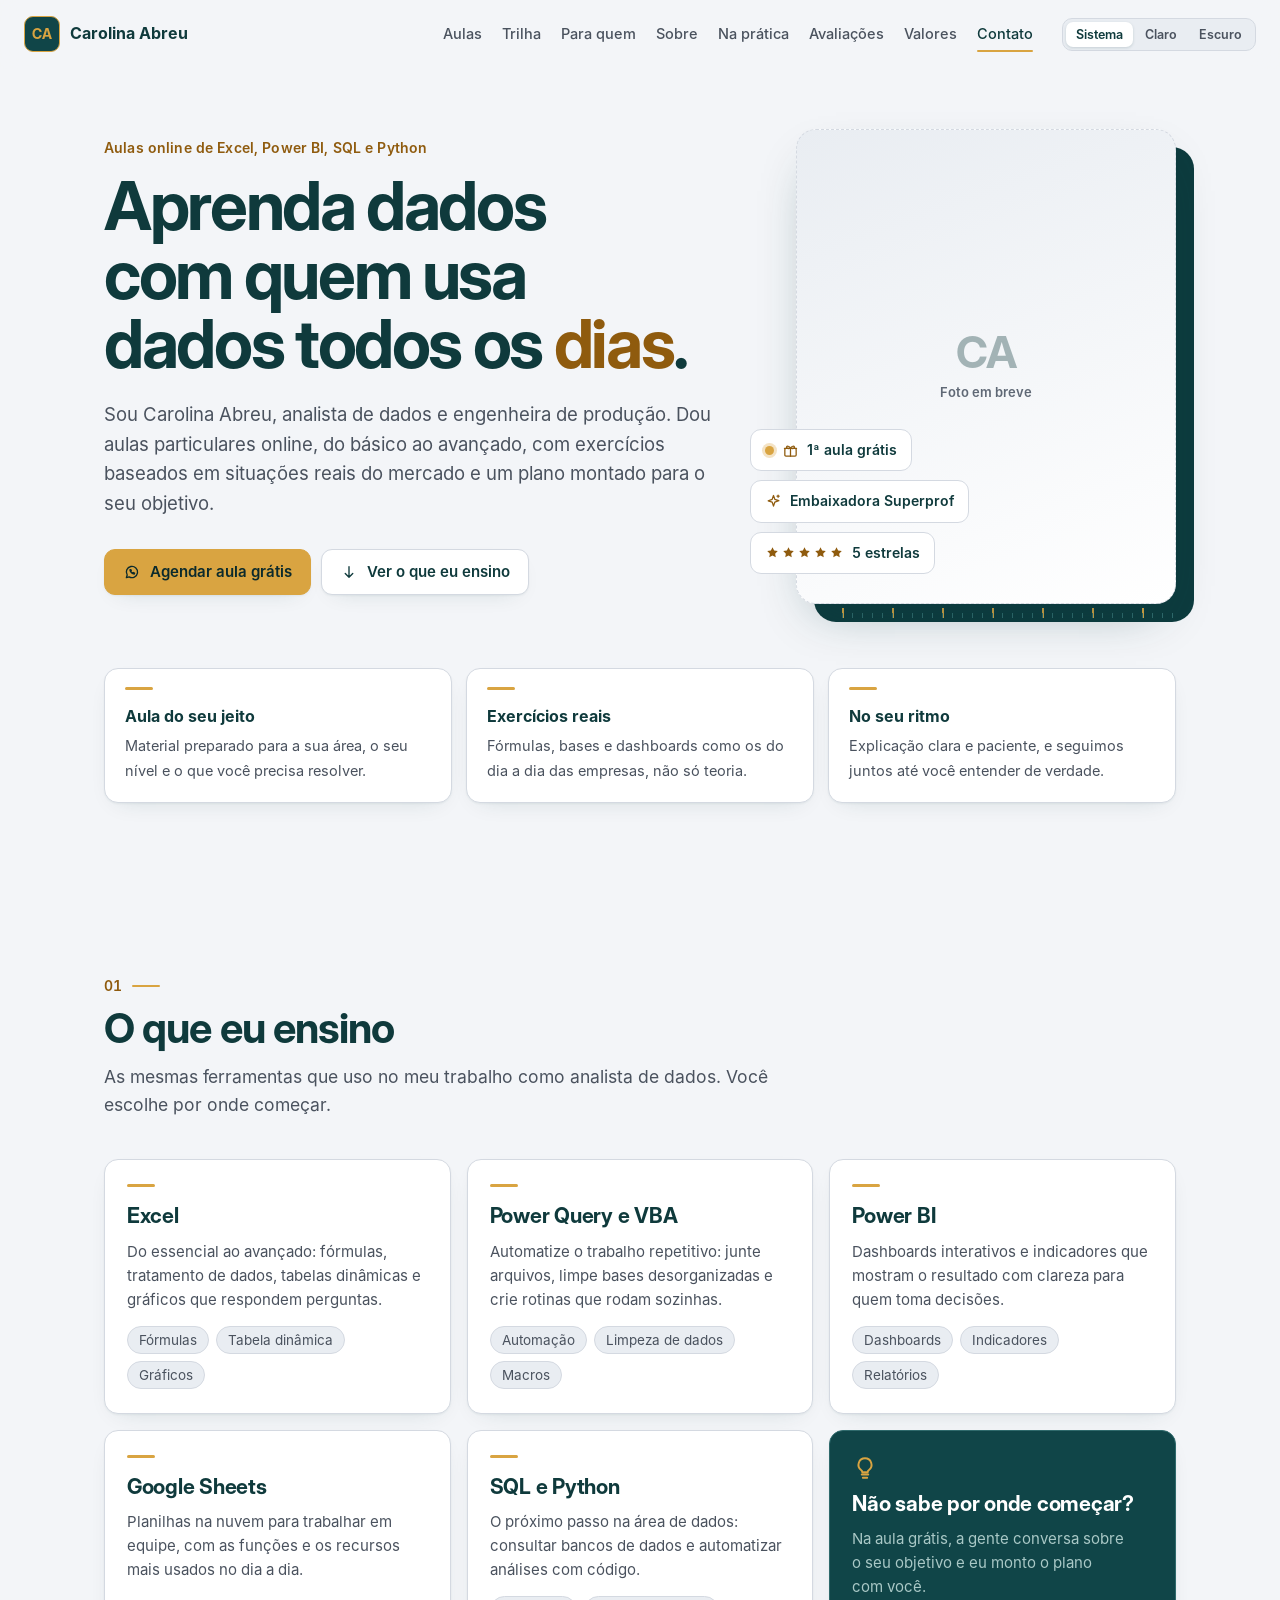
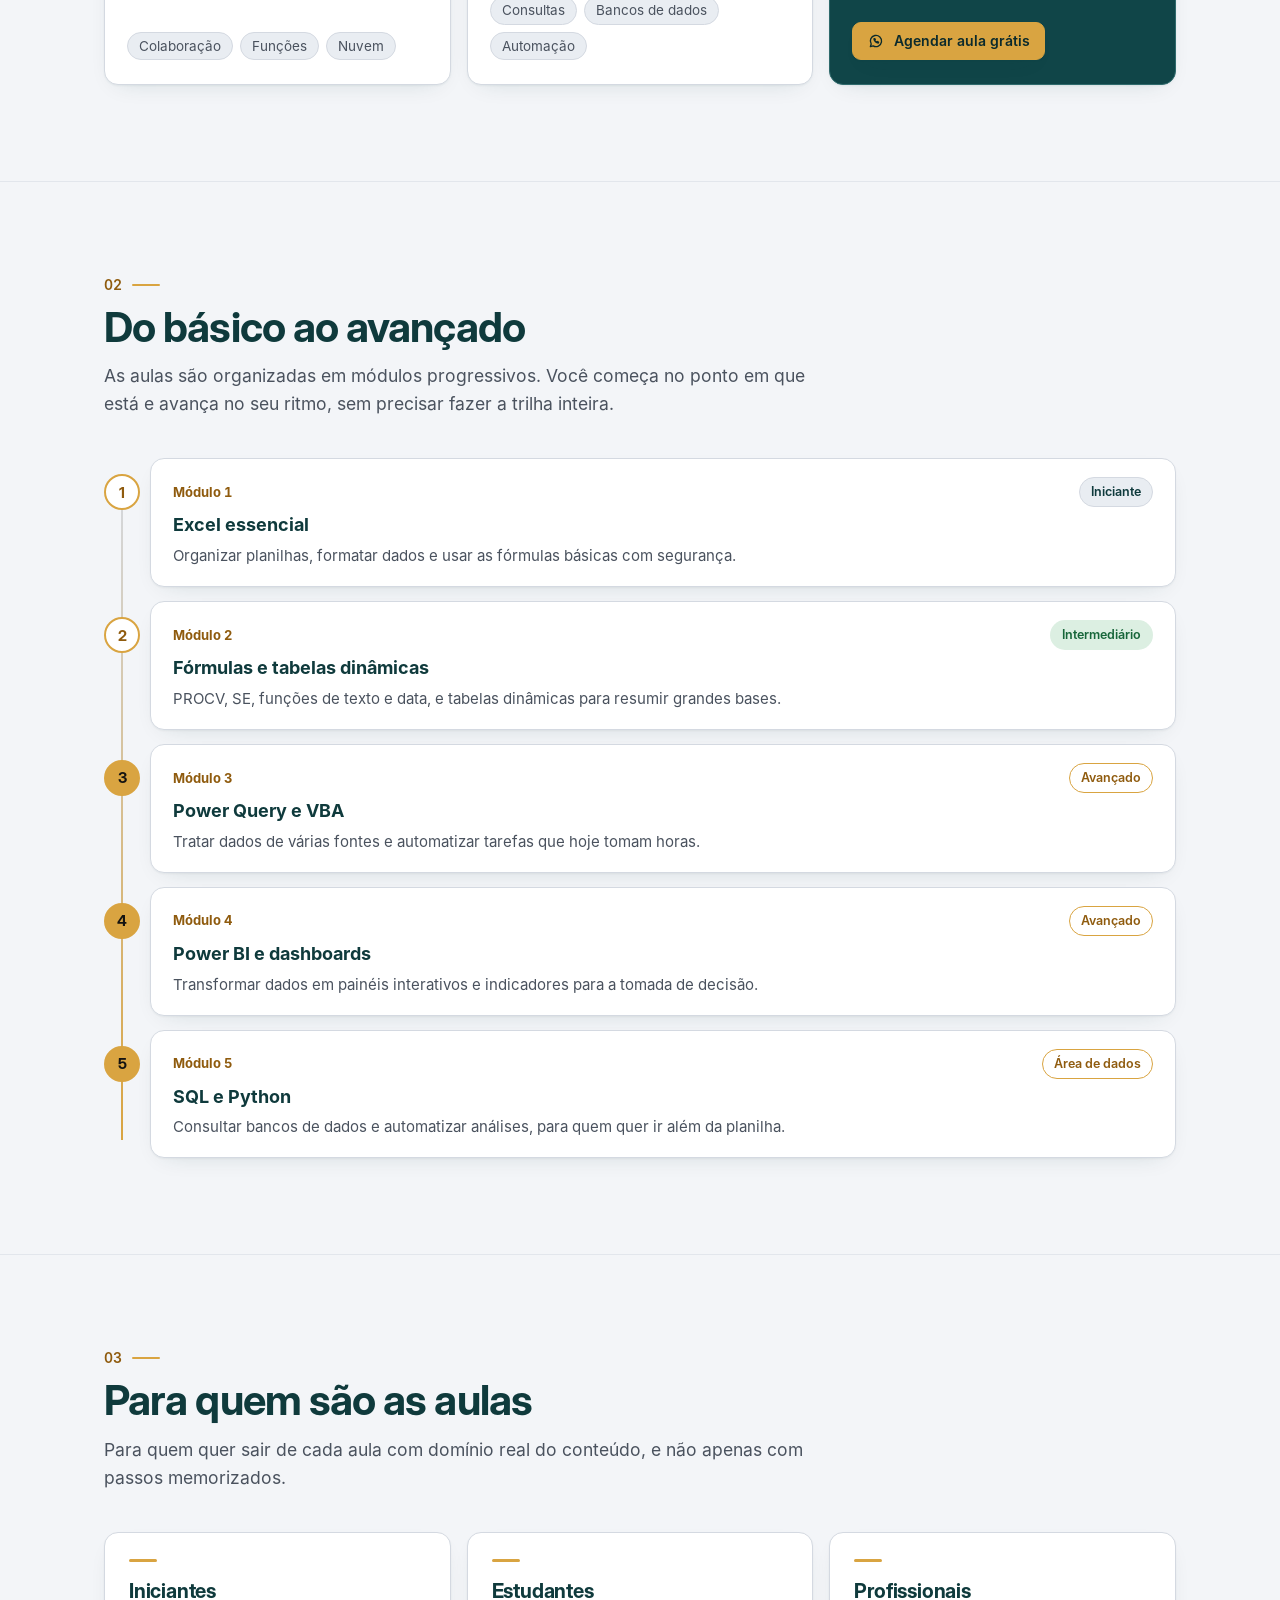
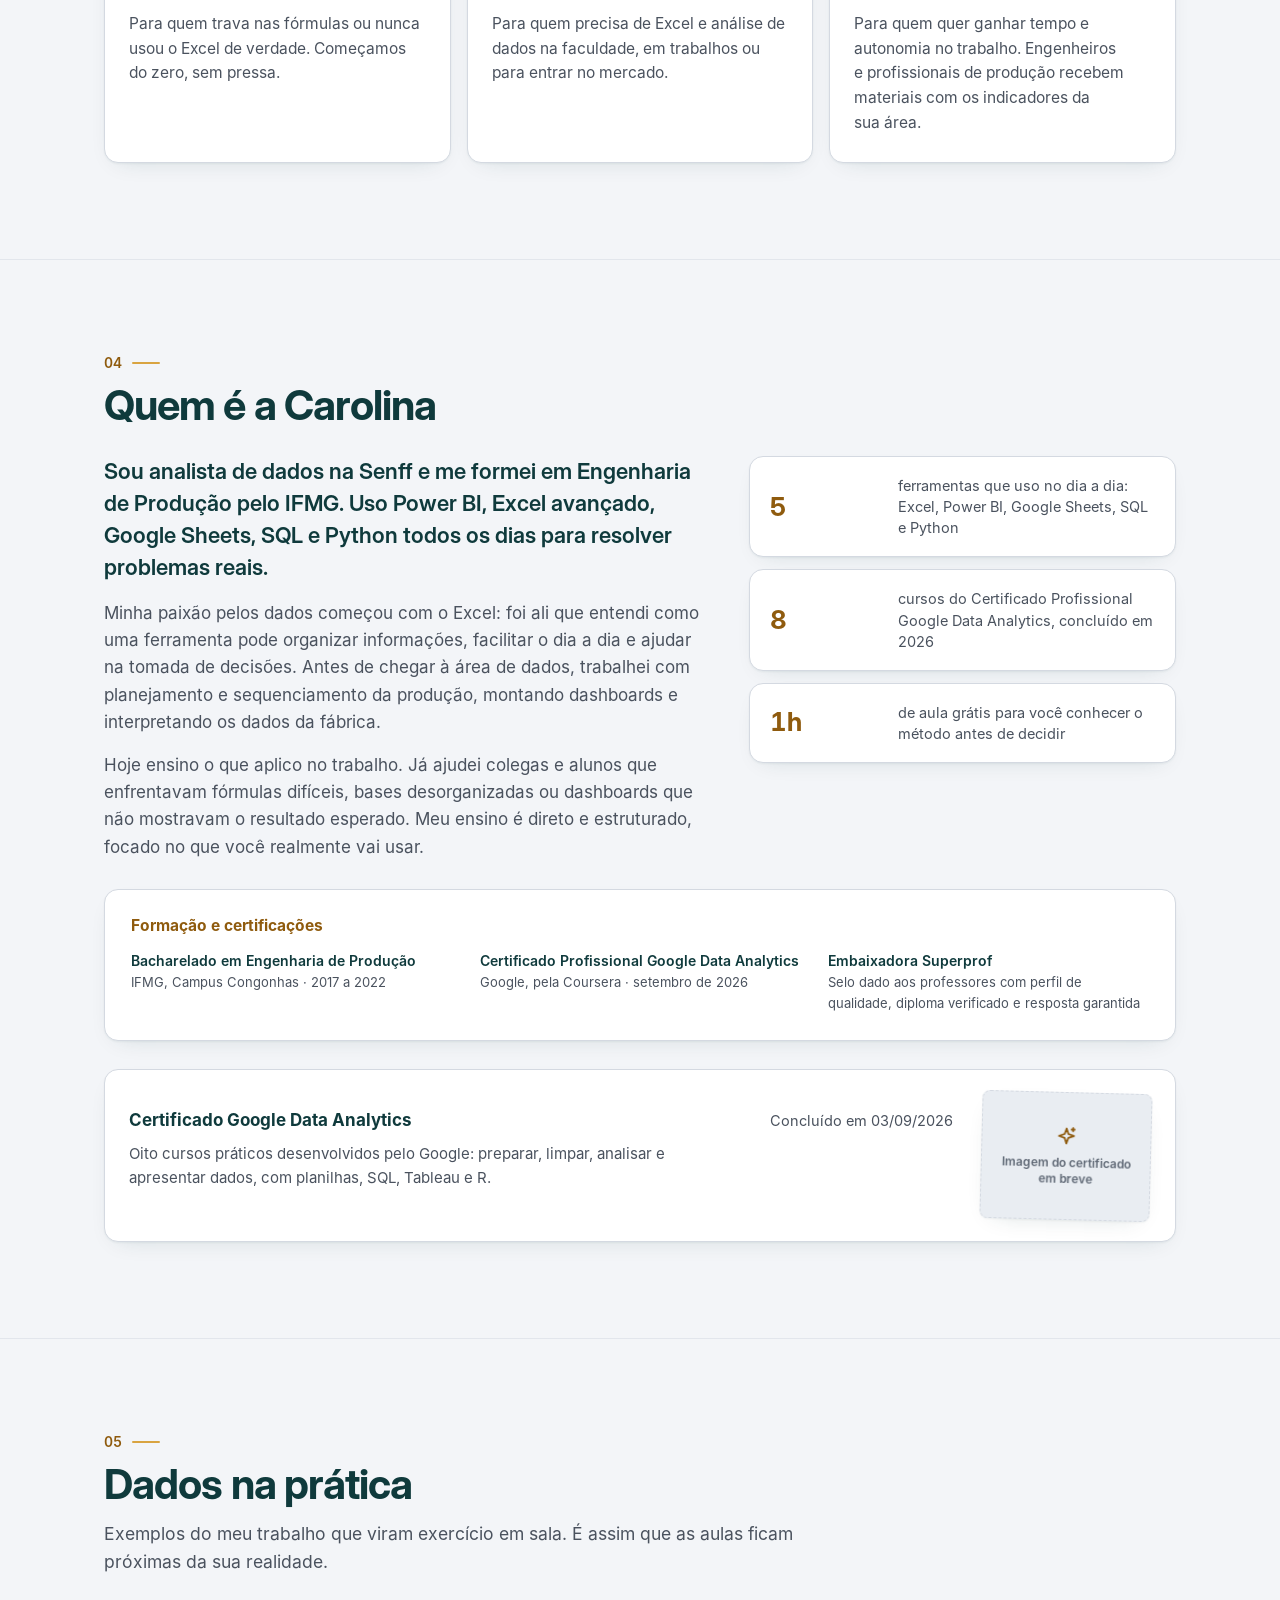
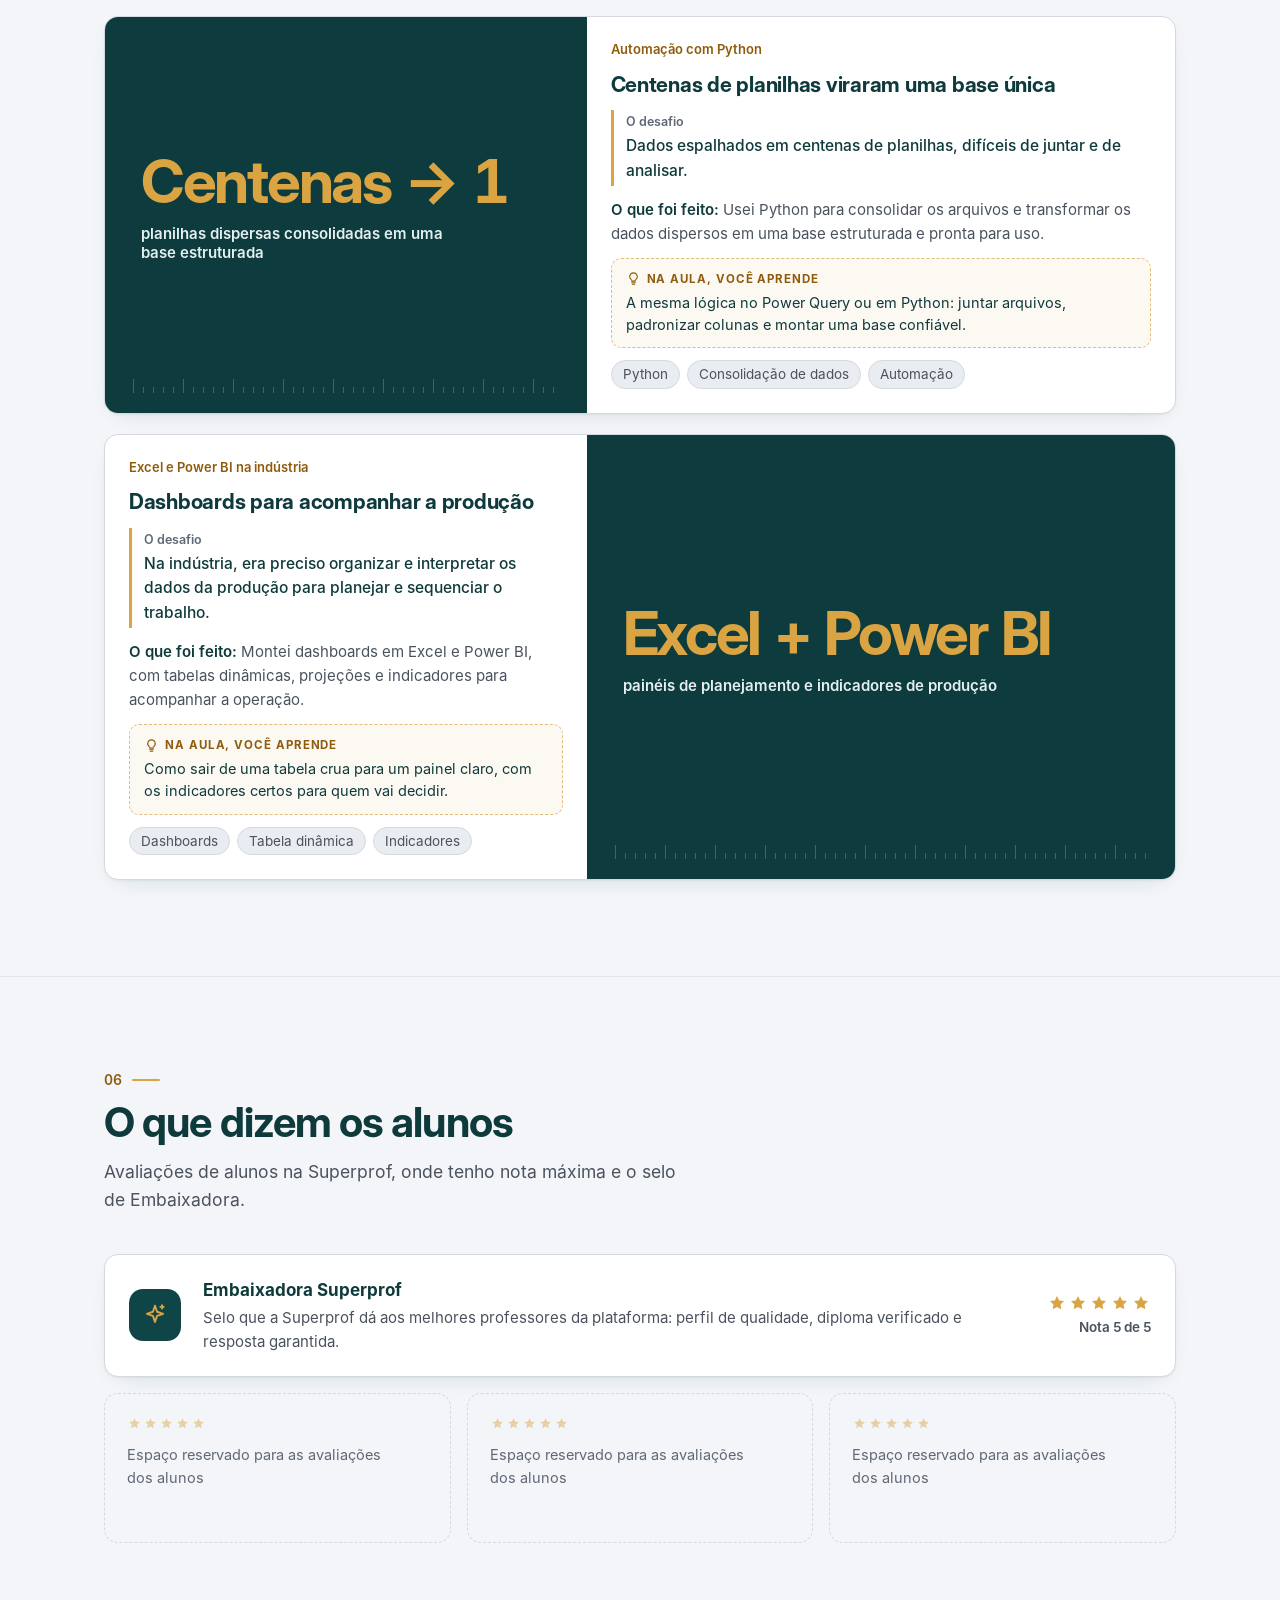
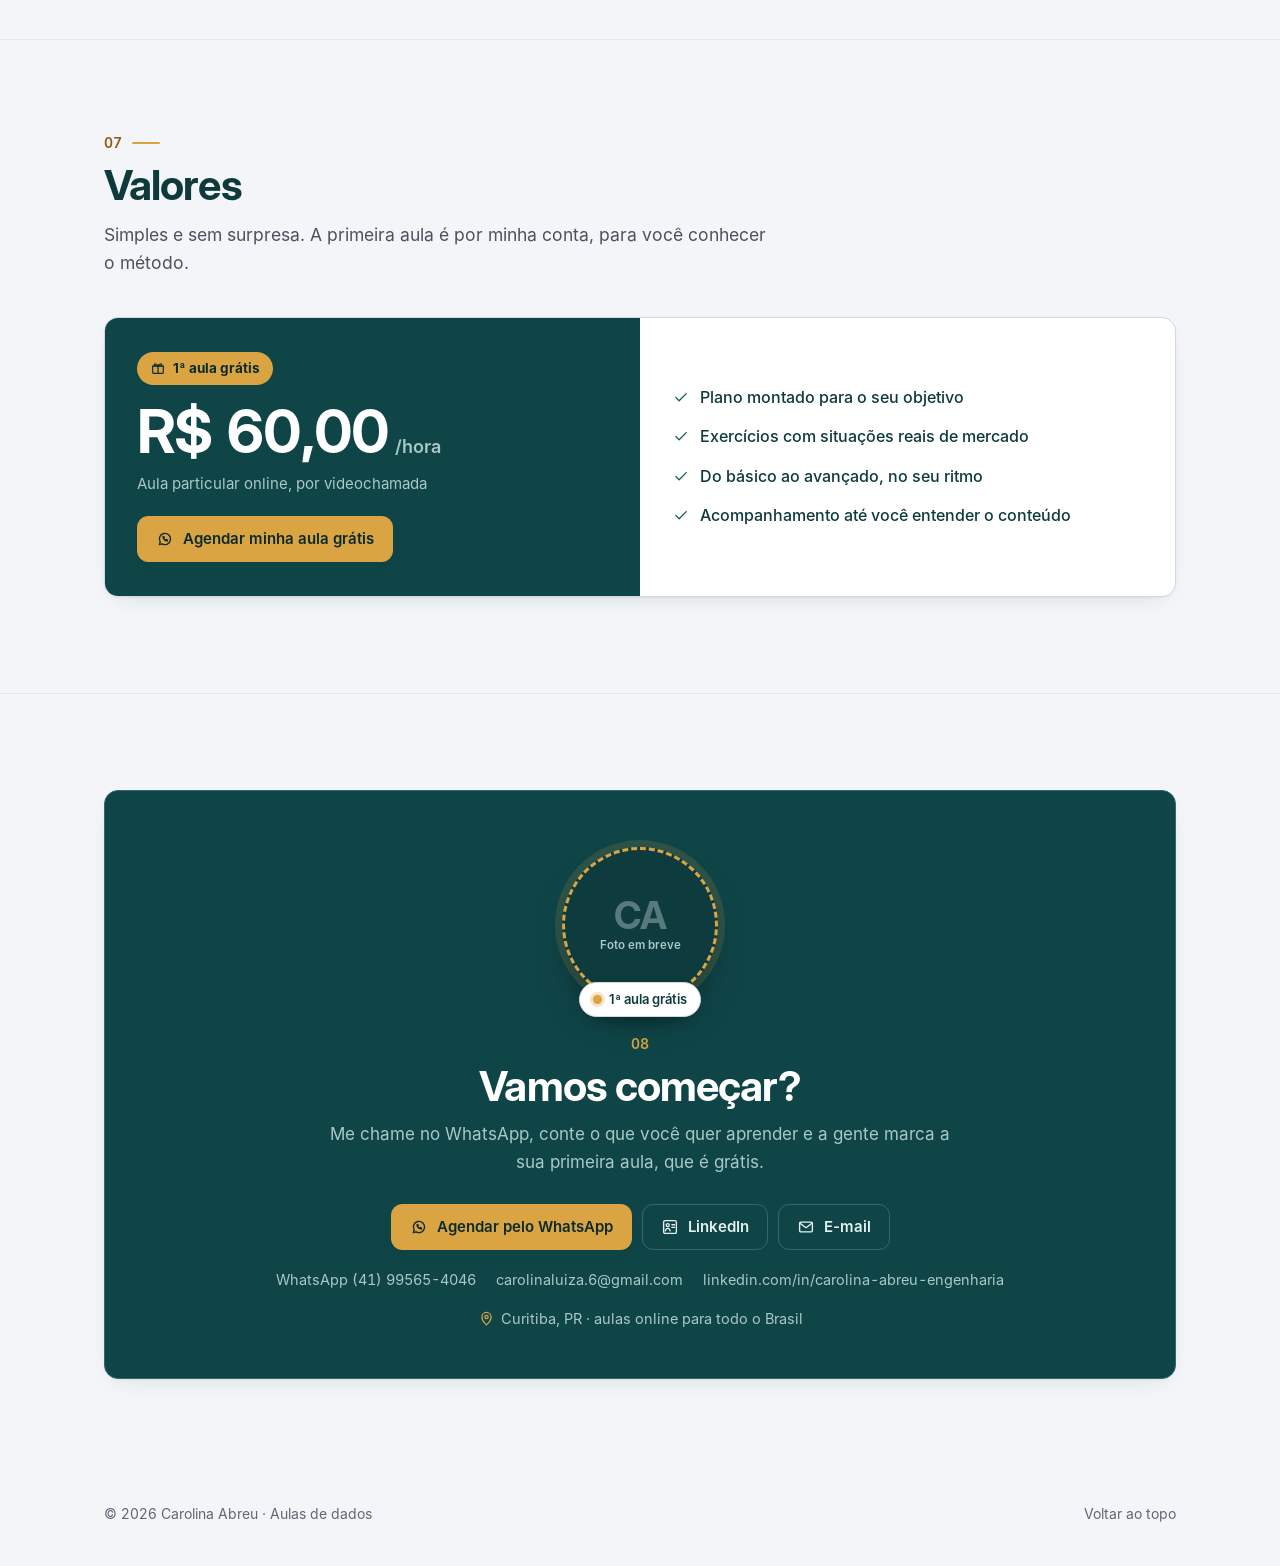
==== carolina/index.html @ 68abf1be "Prévia da página de aulas da Carolina Abreu (/carolina/, fora das buscas) Co-Authored-By: Claude Opu" ====
<!doctype html>
<html lang="pt-BR">
<head>
<meta charset="utf-8">
<meta name="viewport" content="width=device-width, initial-scale=1, viewport-fit=cover">
<base href="/carolina/">
<title>Carolina Abreu | Aulas de Excel, Power BI, SQL e Python</title>
<meta name="description" content="Aulas particulares online de Excel, Power Query, VBA, Power BI, Google Sheets, SQL e Python, do básico ao avançado, com a analista de dados Carolina Abreu. 1ª aula grátis.">
<meta name="robots" content="noindex, nofollow">
<meta name="author" content="Carolina Abreu">
<meta name="theme-color" content="#F3F5F8" media="(prefers-color-scheme: light)">
<meta name="theme-color" content="#0A1F21" media="(prefers-color-scheme: dark)">
<link rel="icon" href="favicon.svg" type="image/svg+xml">
<meta property="og:type" content="profile">
<meta property="og:locale" content="pt_BR">
<meta property="og:title" content="Carolina Abreu | Aulas de Excel, Power BI, SQL e Python">
<meta property="og:description" content="Aulas particulares online, do básico ao avançado, com exercícios baseados em situações reais. 1ª aula grátis.">
<link rel="preload" href="assets/fonts/InterDisplay-Bold.woff" as="font" type="font/woff" crossorigin>
<link rel="preload" href="assets/fonts/Inter-Regular.woff" as="font" type="font/woff" crossorigin>
<link rel="stylesheet" href="assets/css/styles.css">
<script>
  try {
    var t = localStorage.getItem('carolina-theme');
    if (t === 'light' || t === 'dark') document.documentElement.setAttribute('data-theme', t);
  } catch (e) {}
</script>
<script src="assets/js/content.js" defer></script>
<script src="assets/js/main.js" defer></script>
</head>
<body>
<div id="app">
  <noscript>
    <main class="noscript wrap">
      <h1>Carolina Abreu</h1>
      <p>Aulas particulares online de Excel, Power BI, SQL e Python. 1ª aula grátis.</p>
      <p><a href="https://wa.me/5541995654046">WhatsApp: (41) 99565-4046</a> · <a href="mailto:carolinaluiza.6@gmail.com">carolinaluiza.6@gmail.com</a> · <a href="https://www.linkedin.com/in/carolina-abreu-engenharia/">LinkedIn</a></p>
    </main>
  </noscript>
</div>
</body>
</html>
---- carolina/assets/css/styles.css ----
/* Carolina Abreu — aulas de dados
   Mesmo design do portfólio do Edson, com verde-petróleo no lugar do azul-marinho
   (lembra o verde do Excel e combina com dados) e o dourado como destaque.
   Tema claro e escuro; "Sistema" segue o aparelho. */

@font-face { font-family: "Inter"; font-weight: 400; font-style: normal; font-display: swap; src: url("../fonts/Inter-Regular.woff") format("woff"); }
@font-face { font-family: "Inter"; font-weight: 500; font-style: normal; font-display: swap; src: url("../fonts/Inter-Medium.woff") format("woff"); }
@font-face { font-family: "Inter"; font-weight: 600; font-style: normal; font-display: swap; src: url("../fonts/Inter-SemiBold.woff") format("woff"); }
@font-face { font-family: "Inter"; font-weight: 700; font-style: normal; font-display: swap; src: url("../fonts/Inter-Bold.woff") format("woff"); }
@font-face { font-family: "Inter Display"; font-weight: 600; font-style: normal; font-display: swap; src: url("../fonts/InterDisplay-SemiBold.woff") format("woff"); }
@font-face { font-family: "Inter Display"; font-weight: 700; font-style: normal; font-display: swap; src: url("../fonts/InterDisplay-Bold.woff") format("woff"); }

/* ---------- cores: tema claro ---------- */
:root {
  --bg: #F3F5F8;
  --surface: #FFFFFF;
  --surface-2: #E9EDF2;
  --ink: #0F3A3C;          /* títulos (verde-petróleo) */
  --text: #262B33;         /* texto (grafite) */
  --ink-2: #4A525E;
  --muted: #5F6875;
  --line: #D4D9E1;
  --line-2: #E2E6EC;
  --accent: #D9A441;       /* dourado: botões principais */
  --accent-strong: #E8B957;
  --accent-ink: #0B2A2C;
  --accent-text: #8F5B0E;  /* dourado escuro para texto sobre claro */
  --ok: #17663A;           /* verde: concluído e ativo */
  --ok-bg: #DCEFE2;
  --navy: #0D3B3E;         /* blocos em verde-petróleo */
  --navy-2: #104548;
  --navy-line: #2F6A6C;
  --on-navy: #E4F0EF;
  --on-navy-2: #A9C8C6;
  --shadow: 0 1px 2px rgba(13, 59, 62, .05), 0 8px 24px -14px rgba(13, 59, 62, .2);
  --shadow-lg: 0 22px 50px -22px rgba(13, 59, 62, .45);
  --sans: "Inter", "Helvetica Neue", Arial, sans-serif;
  --display: "Inter Display", "Inter", "Helvetica Neue", Arial, sans-serif;
  --r: 14px;
  --wrap: 1120px;
  color-scheme: light;
}

/* ---------- cores: tema escuro ---------- */
@media (prefers-color-scheme: dark) {
  :root:not([data-theme="light"]) {
    --bg: #0A1F21; --surface: #0F2B2D; --surface-2: #153739; --ink: #F1F6F5; --text: #E4EFEE; --ink-2: #B3CBC9; --muted: #93AFAD;
    --line: #24494B; --line-2: #1B3D3F; --accent-text: #E2B65C; --navy: #061719; --navy-2: #0C2E30; --navy-line: #2A5B5D;
    --ok: #7EDBA4; --ok-bg: #143A28;
    --shadow: none; --shadow-lg: 0 22px 50px -22px rgba(0, 0, 0, .7);
    color-scheme: dark;
  }
}
:root[data-theme="dark"] {
  --bg: #0A1F21; --surface: #0F2B2D; --surface-2: #153739; --ink: #F1F6F5; --text: #E4EFEE; --ink-2: #B3CBC9; --muted: #93AFAD;
  --line: #24494B; --line-2: #1B3D3F; --accent-text: #E2B65C; --navy: #061719; --navy-2: #0C2E30; --navy-line: #2A5B5D;
  --ok: #7EDBA4; --ok-bg: #143A28;
  --shadow: none; --shadow-lg: 0 22px 50px -22px rgba(0, 0, 0, .7);
  color-scheme: dark;
}

/* ---------- base ---------- */
*, *::before, *::after { box-sizing: border-box; }
html { scroll-behavior: smooth; scroll-padding-top: 84px; -webkit-text-size-adjust: 100%; }
body {
  margin: 0; background: var(--bg); color: var(--text); font: 400 16px/1.6 var(--sans);
  -webkit-font-smoothing: antialiased; text-rendering: optimizeLegibility; overflow-x: hidden;
}
body.modal-open { overflow: hidden; }
::selection { background: var(--accent); color: var(--accent-ink); }
a { color: inherit; text-decoration: none; }
h1, h2, h3, h4 { margin: 0; text-wrap: balance; color: var(--ink); }
p { margin: 0; text-wrap: pretty; }
img { max-width: 100%; height: auto; display: block; }
ul, ol { margin: 0; padding: 0; list-style: none; }
svg { width: 18px; height: 18px; flex: 0 0 auto; fill: none; stroke: currentColor; stroke-width: 1.8; stroke-linecap: round; stroke-linejoin: round; }
:focus-visible { outline: 3px solid var(--accent); outline-offset: 3px; border-radius: 6px; }
.wrap { width: 100%; max-width: var(--wrap); margin: 0 auto; padding-left: max(24px, env(safe-area-inset-left, 0px)); padding-right: max(24px, env(safe-area-inset-right, 0px)); }
.skip { position: absolute; left: -9999px; top: 8px; z-index: 100; background: var(--accent); color: var(--accent-ink); padding: 10px 16px; border-radius: 8px; font-weight: 600; }
.skip:focus { left: 8px; }
.noscript { padding: 48px 24px; }

/* ---------- cabeçalho ---------- */
.header {
  position: sticky; top: 0; z-index: 50;
  background: color-mix(in srgb, var(--bg) 88%, transparent);
  backdrop-filter: blur(12px); -webkit-backdrop-filter: blur(12px);
  border-bottom: 1px solid transparent; transition: border-color .2s;
}
.header.scrolled { border-bottom-color: var(--line); }
.header .wrap { max-width: 1280px; }
.header-in { display: flex; align-items: center; gap: 20px; height: 68px; }
.brand { display: flex; align-items: center; gap: 10px; font-weight: 700; font-size: 16px; color: var(--ink); white-space: nowrap; }
.brand-mark {
  width: 36px; height: 36px; border-radius: 9px; display: grid; place-items: center;
  background: var(--navy-2); color: var(--accent); border: 1.5px solid var(--accent);
  font: 700 14px/1 var(--display); letter-spacing: .02em;
}
.nav { display: flex; gap: 2px; margin-left: auto; }
.nav a { position: relative; white-space: nowrap; padding: 7px 9px; border-radius: 8px; font-size: 14.5px; font-weight: 500; color: var(--ink-2); transition: color .15s, background-color .15s; }
.nav a:hover { color: var(--ink); background: var(--surface-2); }
.nav a.active { color: var(--ink); }
.nav a.active::after { content: ""; position: absolute; left: 9px; right: 9px; bottom: 1px; height: 2px; border-radius: 2px; background: var(--accent); }
.controls { display: flex; gap: 8px; align-items: center; }
.seg { display: inline-flex; background: var(--surface-2); border: 1px solid var(--line); border-radius: 10px; padding: 3px; gap: 2px; }
.seg button { border: 0; background: none; padding: 5px 10px; border-radius: 7px; cursor: pointer; font: 600 12.5px var(--sans); color: var(--ink-2); }
.seg button[aria-pressed="true"] { background: var(--surface); color: var(--ink); box-shadow: 0 1px 3px rgba(13, 59, 62, .16); }
.seg button:hover:not([aria-pressed="true"]) { color: var(--ink); }

/* ---------- botões ---------- */
.btn {
  display: inline-flex; align-items: center; justify-content: center; gap: 9px; min-height: 46px; padding: 0 18px;
  border-radius: 11px; font: 600 15px/1 var(--sans); border: 1px solid var(--line); background: var(--surface); color: var(--ink);
  cursor: pointer; white-space: nowrap; box-shadow: var(--shadow);
  transition: transform .15s, background-color .15s, border-color .15s, color .15s;
}
.btn:hover { border-color: var(--ink-2); transform: translateY(-1px); }
.btn:active { transform: translateY(0); }
.btn.primary { background: var(--accent); border-color: var(--accent); color: var(--accent-ink); }
.btn.primary:hover { background: var(--accent-strong); border-color: var(--accent-strong); }
.btn.small { min-height: 38px; padding: 0 14px; font-size: 14px; border-radius: 9px; }
.icon-btn { width: 48px; height: 48px; padding: 0; }
.icon-btn svg { width: 20px; height: 20px; }

/* ---------- seções ---------- */
.section { padding: 96px 0; }
.section + .section { border-top: 1px solid var(--line-2); }
.eyebrow { display: flex; align-items: center; gap: 10px; margin: 0 0 12px; font: 600 14px/1 var(--sans); color: var(--accent-text); font-variant-numeric: tabular-nums; }
.eyebrow:not(.kicker)::after { content: ""; width: 28px; height: 2px; border-radius: 2px; background: var(--accent); }
.h2 { font: 700 clamp(1.9rem, 3.6vw, 2.6rem)/1.12 var(--display); letter-spacing: -.022em; margin: 0 0 12px; }
.lead { color: var(--ink-2); font-size: 17.5px; max-width: 64ch; margin: 0 0 40px; }
.card { background: var(--surface); border: 1px solid var(--line); border-radius: var(--r); box-shadow: var(--shadow); }

/* entrada suave das seções abaixo da tela */
.reveal.pre { opacity: 0; transform: translateY(16px); }
.reveal.pre.in { opacity: 1; transform: none; transition: opacity .55s ease, transform .55s ease; }

/* ---------- abertura ---------- */
.hero { padding: 60px 0 80px; }
.hero-grid { display: grid; grid-template-columns: minmax(0, 1.25fr) minmax(0, .75fr); gap: 56px; align-items: center; }
.kicker { flex-wrap: wrap; gap: 6px 12px; font-size: 14px; letter-spacing: .01em; }
.kicker .kg { white-space: nowrap; }
.kicker .kg:only-child { white-space: normal; max-width: 62ch; line-height: 1.45; }
.kicker .ksep { color: var(--accent); }
.hero h1 { font: 700 clamp(2.5rem, 5.6vw, 4.2rem)/1.03 var(--display); letter-spacing: -.035em; margin: 6px 0 22px; }
.hero h1 em { font-style: normal; color: var(--accent-text); }
.hero-intro { font-size: 18.5px; color: var(--ink-2); max-width: 56ch; margin: 0 0 30px; }
.hero-actions { display: flex; flex-wrap: wrap; gap: 10px; }

.photo { position: relative; max-width: 380px; width: 100%; justify-self: end; }
.photo::before {
  content: ""; position: absolute; inset: 18px -18px -18px 18px; border-radius: 22px; background: var(--navy);
  /* régua graduada: o elemento de assinatura, herdado do PDF */
  background-image:
    repeating-linear-gradient(to right, var(--navy-line) 0 1px, transparent 1px 10px),
    repeating-linear-gradient(to right, var(--accent) 0 1.5px, transparent 1.5px 50px);
  background-size: calc(100% - 40px) 5px, calc(100% - 40px) 10px;
  background-position: 28px calc(100% - 4px), 28px calc(100% - 4px);
  background-repeat: no-repeat;
}
.photo img { position: relative; border-radius: 20px; aspect-ratio: 4 / 5; object-fit: cover; object-position: 50% 28%; width: 100%; box-shadow: var(--shadow-lg); }
.photo-tag {
  position: absolute; left: -18px; bottom: 34px; display: flex; align-items: center; gap: 8px;
  background: var(--surface); color: var(--ink); border: 1px solid var(--line); border-radius: 11px;
  padding: 9px 14px; box-shadow: var(--shadow-lg); font-size: 14px; font-weight: 600;
}
.dot { width: 9px; height: 9px; border-radius: 50%; background: var(--accent); box-shadow: 0 0 0 3px color-mix(in srgb, var(--accent) 30%, transparent); }

.highlights { display: grid; grid-template-columns: repeat(3, minmax(0, 1fr)); gap: 14px; margin-top: 64px; }
.highlight { padding: 18px 20px; }
.highlight i { display: block; width: 28px; height: 3px; border-radius: 3px; background: var(--accent); margin-bottom: 14px; }
.highlight b { display: block; font-size: 16px; color: var(--ink); margin-bottom: 3px; }
.highlight span { color: var(--ink-2); font-size: 14.5px; line-height: 1.5; }

/* ---------- sobre ---------- */
.about-grid { display: grid; grid-template-columns: minmax(0, 1.4fr) minmax(0, 1fr); gap: 48px; align-items: start; margin-top: 28px; }
.about-text { display: grid; gap: 16px; }
.about-text p { color: var(--ink-2); font-size: 17px; }
.about-text p:first-child { color: var(--ink); font: 500 clamp(19px, 2vw, 22px)/1.45 var(--display); }
.facts { display: grid; gap: 12px; }
.fact { padding: 18px 20px; display: grid; grid-template-columns: 112px minmax(0, 1fr); gap: 16px; align-items: center; }
.fact b { font: 700 26px/1.1 var(--display); letter-spacing: -.02em; color: var(--accent-text); font-variant-numeric: tabular-nums; white-space: nowrap; }
.fact > span { color: var(--ink-2); font-size: 14.5px; line-height: 1.45; }

/* ---------- como ajudo ---------- */
.value-grid { display: grid; grid-template-columns: repeat(2, minmax(0, 1fr)); gap: 16px; }
.value { padding: 26px 24px; }
.value i { display: block; width: 28px; height: 3px; border-radius: 3px; background: var(--accent); }
.value h3 { font: 700 20px/1.3 var(--display); letter-spacing: -.01em; margin: 16px 0 8px; }
.value p { color: var(--ink-2); font-size: 15.5px; }

/* ---------- competências ---------- */
.skills { padding: 4px 26px; }
.skill-row { display: grid; grid-template-columns: 240px minmax(0, 1fr); gap: 10px 28px; align-items: start; padding: 22px 0; border-bottom: 1px solid var(--line-2); }
.skill-row:last-child { border-bottom: 0; }
.skill-row h3 { font-size: 15.5px; line-height: 1.4; padding-top: 3px; }
.chips { display: flex; flex-wrap: wrap; gap: 7px; }
.chip { font-size: 13.5px; line-height: 1.35; padding: 4px 11px; border-radius: 999px; background: var(--surface-2); border: 1px solid var(--line); color: var(--ink-2); }
.skill-note { margin-top: 12px; font-size: 14px; color: var(--ink-2); }
.skill-note b { color: var(--ink); font-weight: 600; }

/* ---------- projetos ---------- */
.projects { display: grid; grid-template-columns: repeat(2, minmax(0, 1fr)); gap: 20px; }
.project { display: flex; flex-direction: column; overflow: hidden; transition: transform .2s, box-shadow .2s; }
.project:hover { transform: translateY(-3px); box-shadow: var(--shadow-lg); }
.project.featured { grid-column: 1 / -1; display: grid; grid-template-columns: minmax(0, .9fr) minmax(0, 1.1fr); }
.project-media {
  position: relative; background: var(--navy); color: var(--on-navy); min-height: 190px;
  display: flex; flex-direction: column; justify-content: center; padding: 28px 28px 44px;
}
.project.featured .project-media { min-height: 100%; padding: 40px 36px 56px; }
.project-media .ruler { position: absolute; left: 28px; right: 28px; bottom: 20px; }
.ruler {
  height: 14px;
  background:
    repeating-linear-gradient(to right, var(--navy-line) 0 1px, transparent 1px 10px) left bottom / 100% 6px no-repeat,
    repeating-linear-gradient(to right, var(--navy-line) 0 1px, transparent 1px 50px) left bottom / 100% 14px no-repeat;
}
.figure { display: flex; flex-wrap: wrap; align-items: baseline; gap: 4px 12px; font: 700 clamp(44px, 5vw, 58px)/1 var(--display); letter-spacing: -.03em; color: var(--accent); font-variant-numeric: tabular-nums; }
.figure.big { font-size: clamp(52px, 6.4vw, 76px); }
.figure .fig-before { color: var(--on-navy-2); font-weight: 600; }
.figure small { flex-basis: 100%; font: 600 15px/1.3 var(--sans); letter-spacing: 0; color: var(--on-navy); margin-top: 8px; }
.project-body { padding: 22px 24px 24px; display: flex; flex-direction: column; gap: 12px; flex: 1; }
.project-cat { font-size: 13px; font-weight: 600; color: var(--accent-text); }
.project h3 { font: 700 21px/1.25 var(--display); letter-spacing: -.012em; }
.question { border-left: 3px solid var(--accent); padding: 2px 0 2px 12px; color: var(--ink); font-size: 15.5px; font-weight: 500; }
.question small { display: block; font-size: 12.5px; font-weight: 600; color: var(--muted); margin-bottom: 2px; }
.project p.desc { color: var(--ink-2); font-size: 15px; }
.project p.desc b { color: var(--ink); font-weight: 600; }
.project-foot { margin-top: auto; padding-top: 6px; display: flex; flex-wrap: wrap; gap: 8px; }
.more-projects { display: flex; justify-content: center; margin-top: 28px; }
.recognition { margin-top: 28px; padding: 22px 24px; display: grid; grid-template-columns: minmax(0, 1fr) 150px; gap: 20px 28px; align-items: center; }
.recog-head { display: flex; flex-wrap: wrap; justify-content: space-between; align-items: baseline; gap: 4px 16px; margin-bottom: 8px; }
.recog-head b { color: var(--ink); font-size: 17px; }
.recog-head span { color: var(--ink-2); font-size: 14.5px; }
.recog-text p { color: var(--ink-2); font-size: 15px; margin-bottom: 14px; max-width: 64ch; }
.recog-text .btn svg { width: 16px; height: 16px; }
.recog-thumb { display: block; padding: 0; border: 1px solid var(--line); border-radius: 8px; overflow: hidden; background: #FFFFFF; cursor: zoom-in; box-shadow: var(--shadow); transform: rotate(1.5deg); transition: transform .2s, box-shadow .2s; }
.recog-thumb:hover { transform: rotate(0) translateY(-3px); box-shadow: var(--shadow-lg); }
.recog-thumb img { width: 100%; height: auto; display: block; }
.modal.letter { width: min(780px, calc(100% - 32px)); }
.modal .modal-date { color: var(--ink-2); font-size: 14.5px; margin: -4px 0 16px; }
.letter-img { width: 100%; height: auto; display: block; border: 1px solid var(--line); border-radius: 8px; background: #FFFFFF; }

/* detalhes do projeto */
.modal { width: min(680px, calc(100% - 32px)); max-height: calc(100vh - 40px); overflow-y: auto; padding: 30px 30px 26px; color: var(--text); box-shadow: var(--shadow-lg); }
.modal::backdrop { background: rgba(6, 23, 25, .6); }
.modal[open] { animation: fade .18s ease; }
.modal h3 { font: 700 25px/1.2 var(--display); letter-spacing: -.015em; margin: 6px 48px 18px 0; }
.modal h4 { font-size: 15px; margin: 22px 0 6px; }
.modal p { color: var(--ink-2); }
.modal .chips { margin-top: 22px; }
.modal-figure { background: var(--navy); border-radius: 12px; padding: 22px 24px; margin-bottom: 20px; }
.modal .figure { color: var(--accent); }
.modal .figure .fig-before { color: var(--on-navy-2); }
.modal-close { position: absolute; top: 18px; right: 18px; width: 40px; height: 40px; border-radius: 10px; border: 1px solid var(--line); background: var(--surface-2); color: var(--ink); cursor: pointer; display: grid; place-items: center; }
@keyframes fade { from { opacity: 0; transform: translateY(6px); } to { opacity: 1; transform: none; } }

/* ---------- experiência ---------- */
.exp-list { display: grid; gap: 16px; }
.exp { padding: 22px 24px; }
.exp-head { display: flex; flex-wrap: wrap; justify-content: space-between; align-items: baseline; gap: 4px 16px; }
.exp-head h3 { font: 700 20px/1.2 var(--display); letter-spacing: -.01em; }
.role-sub { display: block; margin-top: 5px; font: 600 13px/1.3 var(--sans); letter-spacing: .01em; color: var(--accent-text); }
.exp-head small { color: var(--muted); font-size: 13.5px; font-weight: 500; font-variant-numeric: tabular-nums; }
.exp-meta { margin: 4px 0 12px; color: var(--ink-2); font-size: 14.5px; }
.exp ul { list-style: disc; padding-left: 18px; display: grid; gap: 6px; color: var(--ink-2); font-size: 15px; line-height: 1.55; }
.exp ul li::marker { color: var(--accent); }
.exp ul li b { color: var(--ink); font-weight: 600; }
.collapsible.always:not(.open) .extra { display: none; }
.more-btn { display: none; margin-top: 14px; }
.more-btn.always { display: flex; width: fit-content; margin: 20px auto 0; }
.more-btn svg, .more-projects-btn svg { transition: transform .2s; }
.more-btn.open svg, .more-projects-btn.open svg { transform: rotate(180deg); }

/* ---------- formação ---------- */
.degrees { padding: 6px 24px; margin-top: 28px; }
.degree { display: grid; grid-template-columns: minmax(0, 1fr) auto; gap: 2px 16px; padding: 18px 0; border-bottom: 1px solid var(--line-2); align-items: center; }
.degree:last-child { border-bottom: 0; }
.degree b { font-size: 16px; color: var(--ink); }
.degree span { color: var(--ink-2); font-size: 14.5px; grid-column: 1; }
.degree small { color: var(--muted); font-size: 13.5px; grid-column: 1; }
.status { font-style: normal; grid-row: 1 / span 3; grid-column: 2; font-size: 12.5px; font-weight: 600; padding: 4px 11px; border-radius: 999px; white-space: nowrap; border: 1px solid var(--accent); color: var(--accent-text); background: transparent; }
.status.done { border-color: transparent; background: var(--ok-bg); color: var(--ok); }
.status.upcoming { border-color: var(--line); background: var(--surface-2); color: var(--ink); }
.lang { margin-top: 16px; padding: 18px 24px; display: flex; flex-wrap: wrap; align-items: baseline; gap: 4px 20px; }
.lang h3 { font-size: 15px; color: var(--ink-2); font-weight: 600; }
.lang p { font: 600 18px/1.4 var(--display); color: var(--ink); }

/* ---------- certificações ---------- */
.certs { padding: 4px 26px; margin-top: 28px; }
.cert-group { padding: 22px 0; border-bottom: 1px solid var(--line-2); }
.cert-group:last-child { border-bottom: 0; }
.cert-group h3 { margin-bottom: 14px; font-size: 15.5px; line-height: 1.35; font-weight: 700; color: var(--accent-text); }
.cert-group h3 span { margin-left: 8px; vertical-align: 2px; font-size: 12px; font-weight: 700; min-width: 22px; height: 22px; padding: 0 6px; border-radius: 999px; display: inline-grid; place-items: center; border: 1px solid var(--accent); color: var(--accent-text); }
.cert-list { display: grid; grid-template-columns: repeat(auto-fill, minmax(min(280px, 100%), 1fr)); gap: 14px 28px; }
.cert-list li { display: grid; gap: 2px; align-content: start; }
.cert-list b { font-size: 14px; line-height: 1.4; font-weight: 600; color: var(--ink); }
.cert-list span { font-size: 13px; color: var(--ink-2); }
.courses { margin-top: 14px; padding: 0 26px; }
.courses summary { list-style: none; cursor: pointer; display: flex; align-items: center; justify-content: space-between; gap: 12px; padding: 18px 0; font-size: 15.5px; font-weight: 700; color: var(--ink); }
.courses summary::-webkit-details-marker { display: none; }
.courses summary em { font-style: normal; margin-left: 8px; vertical-align: 1px; font-size: 12px; font-weight: 700; min-width: 22px; height: 22px; padding: 0 6px; border-radius: 999px; display: inline-grid; place-items: center; border: 1px solid var(--line); color: var(--ink-2); }
.courses summary svg { transition: transform .2s; color: var(--ink-2); }
.courses[open] summary svg { transform: rotate(180deg); }
.courses summary:hover { color: var(--accent-text); }
.courses .cert-group:first-child { border-top: 1px solid var(--line-2); }
.courses .cert-group h3 { color: var(--ink-2); }

/* ---------- contato ---------- */
.contact {
  position: relative; overflow: hidden; text-align: center; padding: 56px clamp(22px, 5vw, 56px) 48px;
  background: var(--navy-2); border-color: var(--navy-line); color: var(--on-navy);
}
.contact-photo { position: relative; width: 156px; margin: 0 auto 34px; }
.contact-photo img { display: block; width: 156px; height: 156px; border-radius: 50%; object-fit: cover; border: 3px solid var(--accent); box-shadow: 0 0 0 7px rgba(217, 164, 65, .14), 0 22px 44px -18px rgba(0, 0, 0, .65); }
.contact-open { position: absolute; left: 50%; bottom: -14px; transform: translateX(-50%); display: inline-flex; align-items: center; gap: 7px; white-space: nowrap;
  background: var(--surface); color: var(--ink); border: 1px solid var(--line); border-radius: 999px; padding: 6px 13px; font-size: 13px; font-weight: 600; box-shadow: 0 8px 20px -10px rgba(0, 0, 0, .5); }
.contact .eyebrow { justify-content: center; color: var(--accent); }
.contact .eyebrow::after { display: none; }
.contact .h2 { color: #FFFFFF; }
.contact-text { color: var(--on-navy-2); font-size: 17px; max-width: 58ch; margin: 0 auto 28px; }
.contact-actions { display: flex; flex-direction: column; align-items: center; gap: 14px; }
.contact-main, .contact-social { display: flex; flex-wrap: wrap; gap: 10px; justify-content: center; }
.btn.ghost { background: transparent; color: var(--on-navy); border-color: var(--navy-line); box-shadow: none; }
.btn.ghost:hover { color: #FFFFFF; border-color: var(--accent); background: rgba(217, 164, 65, .08); }
.contact-lines { margin-top: 18px; display: flex; flex-wrap: wrap; justify-content: center; gap: 4px 20px; font-size: 14.5px; color: var(--on-navy-2); font-variant-numeric: tabular-nums; }
.contact-avail { margin: 32px auto 0; padding-top: 26px; border-top: 1px solid var(--navy-line); max-width: 720px; }
.contact-avail h3 { font-size: 15px; color: #FFFFFF; margin-bottom: 12px; }
.contact-avail .chips { justify-content: center; }
.contact-avail .chip { background: transparent; border-color: var(--navy-line); color: var(--on-navy); }
.contact-loc { margin-top: 16px; display: inline-flex; align-items: center; gap: 6px; color: var(--on-navy-2); font-size: 14.5px; }
.contact-loc svg { color: var(--accent); width: 17px; height: 17px; }

.footer { padding: 28px 0 40px; color: var(--muted); font-size: 14px; }
.footer .wrap { display: flex; justify-content: space-between; gap: 12px; flex-wrap: wrap; }
.footer a:hover { color: var(--accent-text); }

/* ---------- responsivo ---------- */
/* menu sempre visível: em telas menores os links passam para uma segunda linha que desliza para o lado */
@media (max-width: 1260px) {
  html { scroll-padding-top: 128px; }
  .header-in { flex-wrap: wrap; height: auto; gap: 10px 16px; padding-top: 12px; }
  .header-in > .controls { margin-left: auto; }
  .nav {
    order: 3; flex: 1 0 100%; margin: 0 -8px; padding: 2px 8px 8px; gap: 4px;
    overflow-x: auto; scrollbar-width: none; -webkit-overflow-scrolling: touch;
    -webkit-mask-image: linear-gradient(to right, #000 calc(100% - 28px), transparent);
            mask-image: linear-gradient(to right, #000 calc(100% - 28px), transparent);
  }
  .nav::-webkit-scrollbar { display: none; }
  .nav a { flex: 0 0 auto; padding: 10px 12px; font-size: 15px; font-weight: 600; }
  .nav a.active { background: var(--surface-2); }
  .nav a.active::after { left: 12px; right: 12px; bottom: 3px; }
  .nav a:last-child { margin-right: 20px; }
}
@media (max-width: 860px) {
  .section { padding: 68px 0; }
  .hero { padding: 28px 0 56px; }
  .hero-grid, .about-grid { grid-template-columns: minmax(0, 1fr); gap: 40px; }
  .photo { justify-self: start; max-width: 260px; order: -1; margin: 0 0 18px; }
  .photo-tag { left: auto; right: -14px; bottom: 26px; }
  .highlights { grid-template-columns: minmax(0, 1fr); margin-top: 44px; }
  .value-grid, .projects { grid-template-columns: minmax(0, 1fr); }
  .project.featured { grid-template-columns: minmax(0, 1fr); }
  .project.featured .project-media { min-height: 190px; padding: 28px 28px 48px; }
  .skill-row { grid-template-columns: minmax(0, 1fr); }
}
@media (max-width: 700px) {
  .more-btn.mobile-only { display: flex; width: 100%; }
  .collapsible:not(.open) .extra { display: none; }
  .skills.collapsible:not(.open) .skill-row:nth-child(2) { border-bottom: 0; }
  .certs.collapsible:not(.open) .cert-group:nth-child(2) { border-bottom: 0; }
}
@media (max-width: 560px) {
  .kicker .ksep { display: none; }
  .kicker { flex-direction: column; align-items: flex-start; gap: 4px; }
}
@media (max-width: 520px) {
  .wrap { padding-left: max(16px, env(safe-area-inset-left, 0px)); padding-right: max(16px, env(safe-area-inset-right, 0px)); }
  .brand-name { display: none; }
  .seg button { padding: 7px 10px; font-size: 13px; }
  .hero-actions { display: grid; grid-template-columns: minmax(0, 1fr); }
  .hero-intro, .lead, .about-text p, .contact-text { font-size: 16px; }
  .contact-main { display: grid; grid-template-columns: minmax(0, 1fr); width: 100%; }
  .skills { padding: 4px 18px; }
  .degrees, .certs, .courses { padding-left: 18px; padding-right: 18px; }
  .fact { grid-template-columns: minmax(0, 1fr); gap: 4px; }
  .project-body { padding: 18px 18px 20px; }
  .modal { padding: 24px 20px; }
  .recognition { grid-template-columns: minmax(0, 1fr); }
  .recog-thumb { max-width: 220px; justify-self: center; order: -1; }
  .contact-photo, .contact-photo img { width: 128px; height: 128px; }
  .contact-photo { margin-bottom: 30px; }
  .degree { grid-template-columns: minmax(0, 1fr); }
  .status { grid-row: auto; grid-column: 1; justify-self: start; margin-top: 8px; }
}
@media (max-width: 380px) {
  .header-in { gap: 10px 8px; }
  .seg button { padding: 7px 7px; font-size: 12.5px; }
}
@media (prefers-reduced-motion: reduce) {
  html { scroll-behavior: auto; }
  *, *::before, *::after { animation: none !important; transition: none !important; }
  .reveal.pre { opacity: 1; transform: none; }
}

/* ---------- IA aplicada a processos ---------- */
.ai-box { border: 1px dashed color-mix(in srgb, var(--accent) 70%, transparent); background: color-mix(in srgb, var(--accent) 7%, var(--surface)); border-radius: 10px; padding: 11px 14px 12px; }
.ai-box small { display: flex; align-items: center; gap: 6px; font-size: 11.5px; font-weight: 700; letter-spacing: .08em; text-transform: uppercase; color: var(--accent-text); margin-bottom: 4px; }
.ai-box small svg { width: 15px; height: 15px; }
.ai-box p { font-size: 14.5px; color: var(--ink); line-height: 1.5; margin: 0; }
.modal .ai-box { margin-top: 18px; }
.ai-path { position: relative; display: grid; gap: 14px; margin-top: 28px; padding-left: 46px; }
.ai-path::before { content: ""; position: absolute; left: 17px; top: 18px; bottom: 18px; width: 2px; background: linear-gradient(to bottom, var(--accent) 0 50%, var(--line) 50% 100%); }
.ai-path li { position: relative; }
.ai-dot { position: absolute; left: -46px; top: 16px; width: 36px; height: 36px; border-radius: 50%; display: grid; place-items: center; background: var(--surface); border: 2px solid var(--line); color: var(--ink-2); }
.ai-path li.done .ai-dot { background: var(--accent); border-color: var(--accent); color: #141311; }
.ai-path li.next .ai-dot { border-style: dashed; border-color: var(--accent); color: var(--accent-text); }
.ai-dot svg { width: 17px; height: 17px; }
.ai-step { padding: 18px 22px; transition: transform .2s, box-shadow .2s; }
.ai-step:hover { transform: translateY(-2px); box-shadow: var(--shadow-lg); }
.ai-step-head { display: flex; justify-content: space-between; align-items: center; gap: 10px; margin-bottom: 4px; }
.ai-step-head small { font-size: 13px; font-weight: 700; color: var(--accent-text); font-variant-numeric: tabular-nums; }
.ai-step-head .status { grid-row: auto; grid-column: auto; }
.ai-step h3 { font-size: 18px; margin-bottom: 4px; }
.ai-step p { color: var(--ink-2); font-size: 15px; }
@media (max-width: 560px) {
  .ai-path { padding-left: 38px; }
  .ai-path::before { left: 13px; }
  .ai-dot { left: -38px; width: 28px; height: 28px; }
  .ai-dot svg { width: 14px; height: 14px; }
  .ai-step { padding: 16px; }
}


/* =========================================================
   Componentes da página da Carolina
   ========================================================= */

/* espaço reservado para as fotos (até chegarem as fotos tratadas) */
.photo-ph { display: grid; place-content: center; justify-items: center; gap: 8px; text-align: center;
  background: linear-gradient(160deg, var(--surface-2), var(--surface)); border: 1.5px dashed var(--line); color: var(--muted); }
.photo-ph span { font: 700 44px/1 var(--display); letter-spacing: -.02em; color: var(--ink); opacity: .35; }
.photo-ph small { font-size: 13px; font-weight: 600; }
.photo .photo-img { position: relative; border-radius: 20px; aspect-ratio: 4 / 5; object-fit: cover; object-position: 50% 28%; width: 100%; box-shadow: var(--shadow-lg); }

/* selos da foto: empilhados, entram em sequência; o ponto da aula grátis pulsa */
.photo-tags { position: absolute; left: -46px; bottom: 30px; display: grid; gap: 9px; justify-items: start; }
.photo-tags .photo-tag { position: static; }
.photo-tag svg { width: 17px; height: 17px; color: var(--accent-text); }
.photo-tag .stars svg { width: 14px; height: 14px; }
.hero .photo-tag { animation: float-in .6s ease both; }
.hero .photo-tag.t3 { animation-delay: .25s; }
.hero .photo-tag.t2 { animation-delay: .45s; }
.hero .photo-tag.t1 { animation-delay: .65s; }
@keyframes float-in { from { opacity: 0; transform: translateY(10px); } to { opacity: 1; transform: none; } }
.dot.live { animation: pulse 2.2s ease-out infinite; }
@keyframes pulse {
  0% { box-shadow: 0 0 0 0 color-mix(in srgb, var(--accent) 55%, transparent); }
  70% { box-shadow: 0 0 0 9px color-mix(in srgb, var(--accent) 0%, transparent); }
  100% { box-shadow: 0 0 0 0 color-mix(in srgb, var(--accent) 0%, transparent); }
}
.stars { display: inline-flex; gap: 1px; color: var(--accent); }
.stars svg.star { width: 15px; height: 15px; fill: currentColor; stroke: none; }

/* o que eu ensino */
.lesson-grid { display: grid; grid-template-columns: repeat(3, minmax(0, 1fr)); gap: 16px; }
.lesson { padding: 24px 22px; display: flex; flex-direction: column; gap: 10px; transition: transform .2s, box-shadow .2s; }
.lesson:hover { transform: translateY(-3px); box-shadow: var(--shadow-lg); }
.lesson i { display: block; width: 28px; height: 3px; border-radius: 3px; background: var(--accent); }
.lesson h3 { font: 700 21px/1.25 var(--display); letter-spacing: -.012em; margin-top: 6px; }
.lesson p { color: var(--ink-2); font-size: 15px; flex: 1; }
.lesson .chips { margin-top: 4px; }
.lesson-cta { background: var(--navy-2); border-color: var(--navy-line); color: var(--on-navy); }
.lesson-cta > svg { width: 26px; height: 26px; color: var(--accent); }
.lesson-cta h3 { color: #FFFFFF; margin-top: 0; }
.lesson-cta p { color: var(--on-navy-2); }
.lesson-cta .btn { align-self: flex-start; }

/* trilha: números no lugar dos ícones; cor do nível vai do claro ao dourado */
.ai-dot.num { font: 700 15px/1 var(--display); color: #141311; }
.ai-path::before { background: linear-gradient(to bottom, var(--line), var(--accent)); }
.ai-path li.done:nth-child(1) .ai-dot, .ai-path li.done:nth-child(2) .ai-dot { background: var(--surface); border-color: var(--accent); color: var(--accent-text); }
.status.lvl-0 { border-color: var(--line); background: var(--surface-2); color: var(--ink); }
.status.lvl-1 { border-color: transparent; background: var(--ok-bg); color: var(--ok); }
.status.lvl-2, .status.lvl-3 { border-color: var(--accent); color: var(--accent-text); }

/* para quem */
.audience-grid { display: grid; grid-template-columns: repeat(3, minmax(0, 1fr)); gap: 16px; }

/* sobre: formação e certificado */
.about-grid + .certs { margin-top: 28px; }
.certs .cert-group h3 { color: var(--accent-text); }
.recog-thumb.is-ph { cursor: default; transform: rotate(1.5deg); aspect-ratio: 4 / 3; background: var(--surface-2); border-style: dashed; display: grid; place-items: center; }
.recog-thumb.is-ph:hover { transform: rotate(1.5deg); box-shadow: var(--shadow); }
.cert-ph { display: grid; justify-items: center; gap: 6px; padding: 12px; text-align: center; color: var(--muted); }
.cert-ph svg { width: 24px; height: 24px; color: var(--accent-text); }
.cert-ph small { font-size: 12px; font-weight: 600; line-height: 1.35; }
.recognition { grid-template-columns: minmax(0, 1fr) 170px; }

/* na prática: frase grande no lugar do número */
.fig-text { font-size: clamp(40px, 5vw, 60px); line-height: 1.02; }
.project.flip .project-media { order: 2; }
.project .ai-box small svg { width: 15px; height: 15px; }

/* avaliações */
.reviews-top { display: grid; grid-template-columns: auto minmax(0, 1fr) auto; gap: 18px 22px; align-items: center; padding: 22px 24px; }
.badge-mark { width: 52px; height: 52px; border-radius: 14px; display: grid; place-items: center; background: var(--navy-2); color: var(--accent); }
.badge-mark svg { width: 26px; height: 26px; }
.reviews-top b { color: var(--ink); font-size: 17px; }
.reviews-top p { color: var(--ink-2); font-size: 15px; margin-top: 2px; }
.rating { display: grid; justify-items: end; gap: 4px; }
.rating .stars svg.star { width: 20px; height: 20px; }
.rating > span:not(.stars) { font-size: 13.5px; font-weight: 600; color: var(--ink-2); }
.review-grid { display: grid; grid-template-columns: repeat(3, minmax(0, 1fr)); gap: 16px; margin-top: 16px; }
.review { padding: 22px; display: grid; gap: 12px; align-content: start; min-height: 150px; }
.review.is-ph { border-style: dashed; box-shadow: none; background: transparent; }
.review.is-ph .stars { opacity: .45; }
.review.is-ph p { color: var(--muted); font-size: 14.5px; }

/* valores */
.price { display: grid; grid-template-columns: minmax(0, 1fr) minmax(0, 1fr); overflow: hidden; }
.price-main { padding: 34px 32px; background: var(--navy-2); color: var(--on-navy); display: grid; justify-items: start; gap: 10px; }
.price-free { display: inline-flex; align-items: center; gap: 7px; padding: 6px 13px; border-radius: 999px; background: var(--accent); color: var(--accent-ink); font-size: 13.5px; font-weight: 700; }
.price-free svg { width: 16px; height: 16px; }
.price-value { display: flex; align-items: baseline; gap: 6px; margin-top: 6px; }
.price-value b { font: 700 clamp(44px, 5.4vw, 60px)/1 var(--display); letter-spacing: -.03em; color: #FFFFFF; font-variant-numeric: tabular-nums; }
.price-value span { font-size: 18px; font-weight: 600; color: var(--on-navy-2); }
.price-note { color: var(--on-navy-2); font-size: 15px; margin-bottom: 10px; }
.price-list { padding: 34px 32px; display: grid; gap: 14px; align-content: center; }
.price-list li { display: flex; gap: 10px; align-items: flex-start; color: var(--ink); font-size: 16px; font-weight: 500; }
.price-list svg { color: var(--ok); margin-top: 3px; }

/* contato */
.contact-photo .contact-img { display: block; width: 156px; height: 156px; border-radius: 50%; object-fit: cover; border: 3px solid var(--accent); box-shadow: 0 0 0 7px rgba(217, 164, 65, .14), 0 22px 44px -18px rgba(0, 0, 0, .65); }
.contact-photo .contact-img.photo-ph { display: grid; background: var(--navy); border: 3px dashed var(--accent); color: var(--on-navy-2); gap: 2px; }
.contact-photo .photo-ph span { color: var(--on-navy); font-size: 38px; }
.contact-photo .photo-ph small { font-size: 11.5px; }
.contact-loc { display: flex; justify-content: center; }

@media (max-width: 1100px) {
  .lesson-grid { grid-template-columns: repeat(2, minmax(0, 1fr)); }
}
@media (max-width: 860px) {
  /* no celular os selos ficam abaixo da foto, para não cobrir o rosto */
  .photo-tags { position: static; display: flex; flex-wrap: wrap; gap: 8px; margin-top: 34px; max-width: 340px; }
  .photo-tags .photo-tag { padding: 7px 12px; font-size: 13.5px; }
  .audience-grid, .review-grid { grid-template-columns: minmax(0, 1fr); }
  .project.flip .project-media { order: 0; }
  .price { grid-template-columns: minmax(0, 1fr); }
  .reviews-top { grid-template-columns: auto minmax(0, 1fr); }
  .rating { grid-column: 1 / -1; justify-items: start; }
}
@media (max-width: 640px) {
  .lesson-grid { grid-template-columns: minmax(0, 1fr); }
}
@media (max-width: 520px) {
  .price-main, .price-list { padding: 26px 22px; }
  .price-main .btn { width: 100%; }
  .contact-photo .contact-img { width: 128px; height: 128px; }
  .recognition { grid-template-columns: minmax(0, 1fr); }
}
.photo .photo-ph { position: relative; aspect-ratio: 4 / 5; border-radius: 20px; width: 100%; box-shadow: var(--shadow-lg); }
.contact-photo .photo-ph { width: 156px; height: 156px; border-radius: 50%; }
@media (max-width: 520px) { .contact-photo .photo-ph { width: 128px; height: 128px; } }
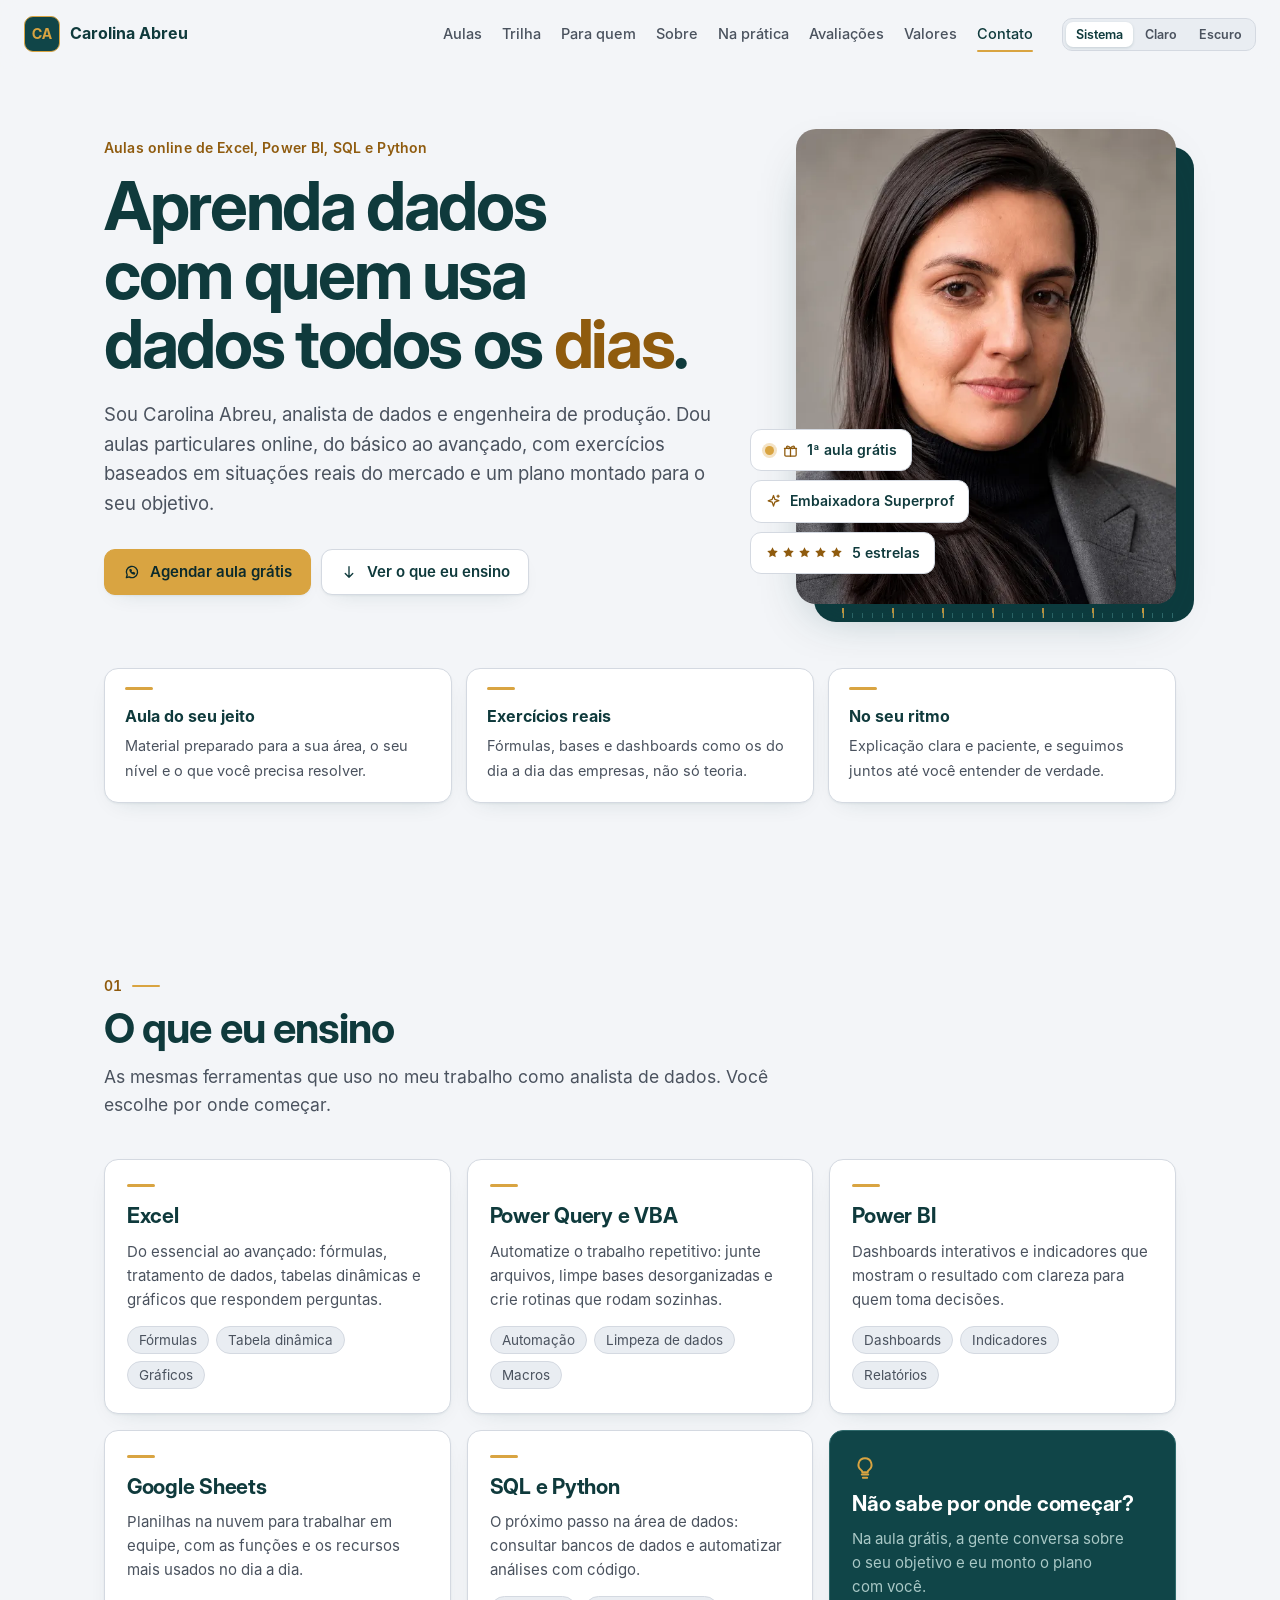
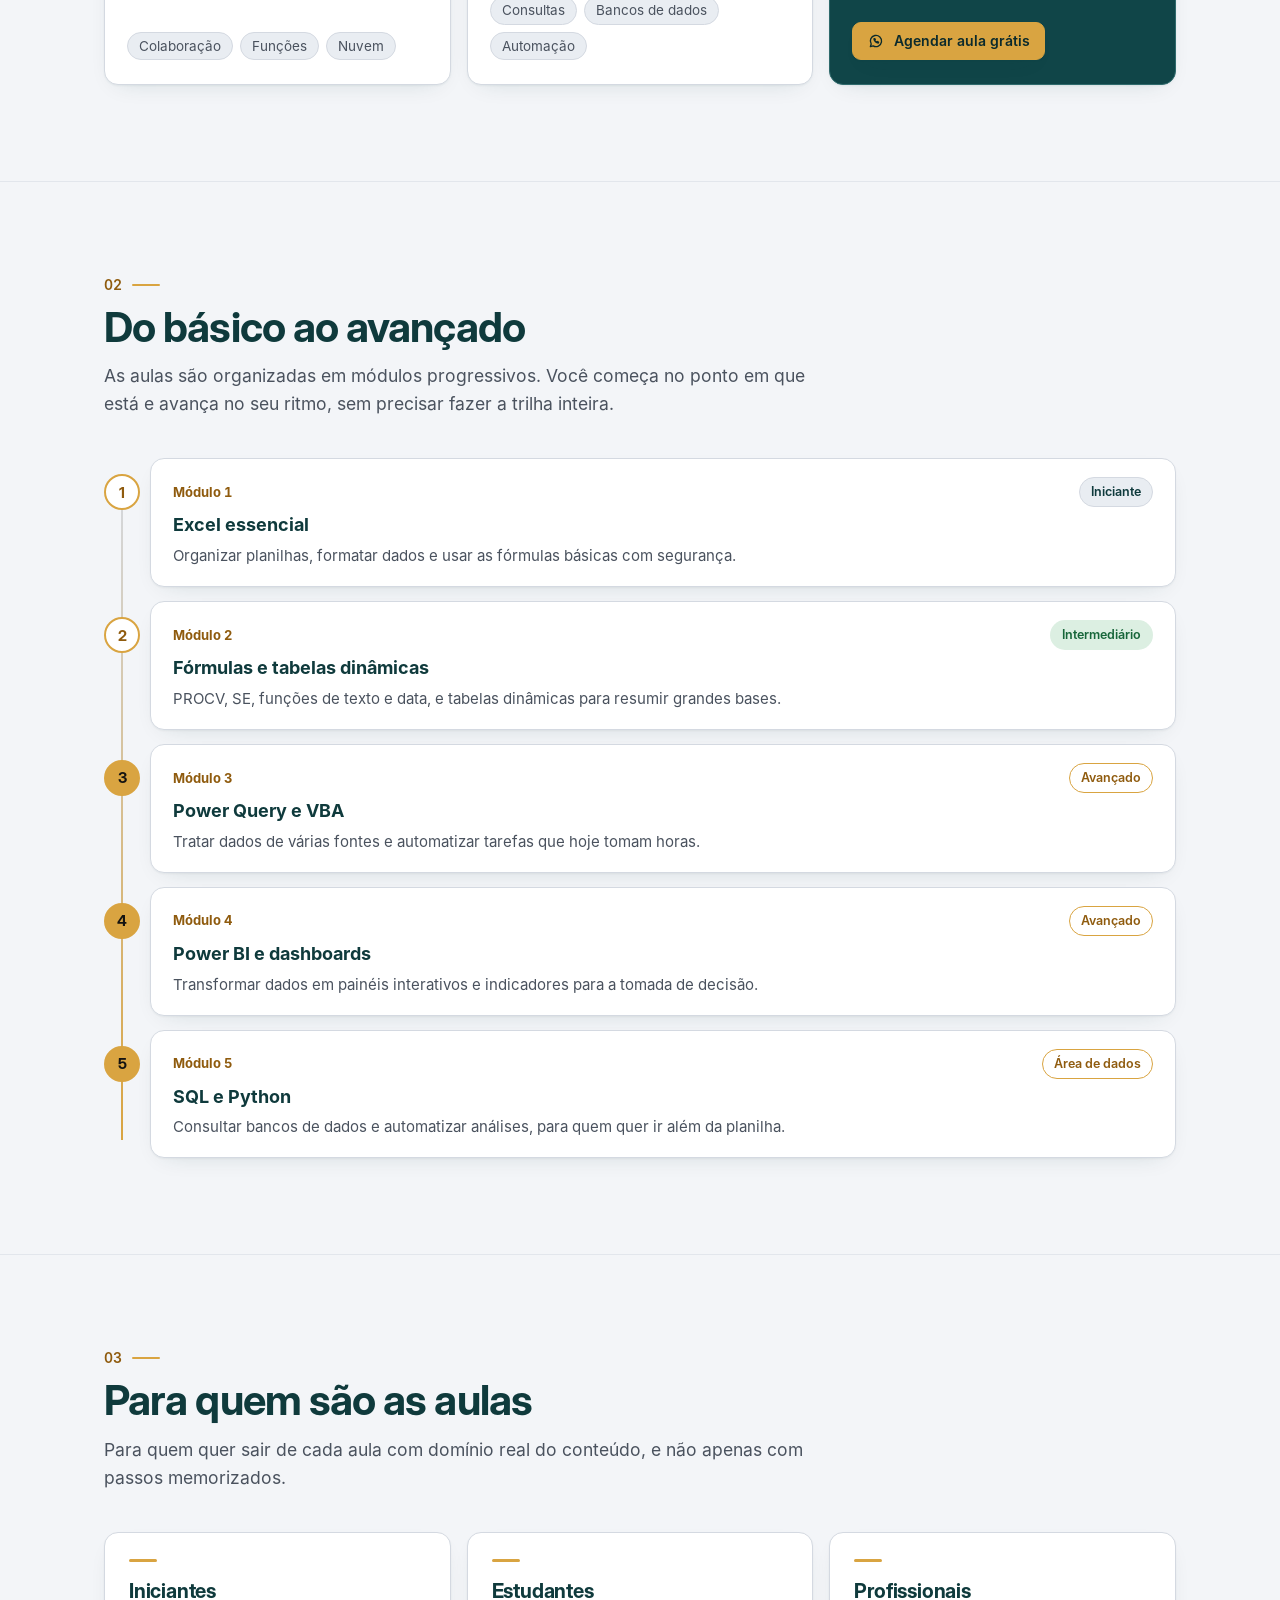
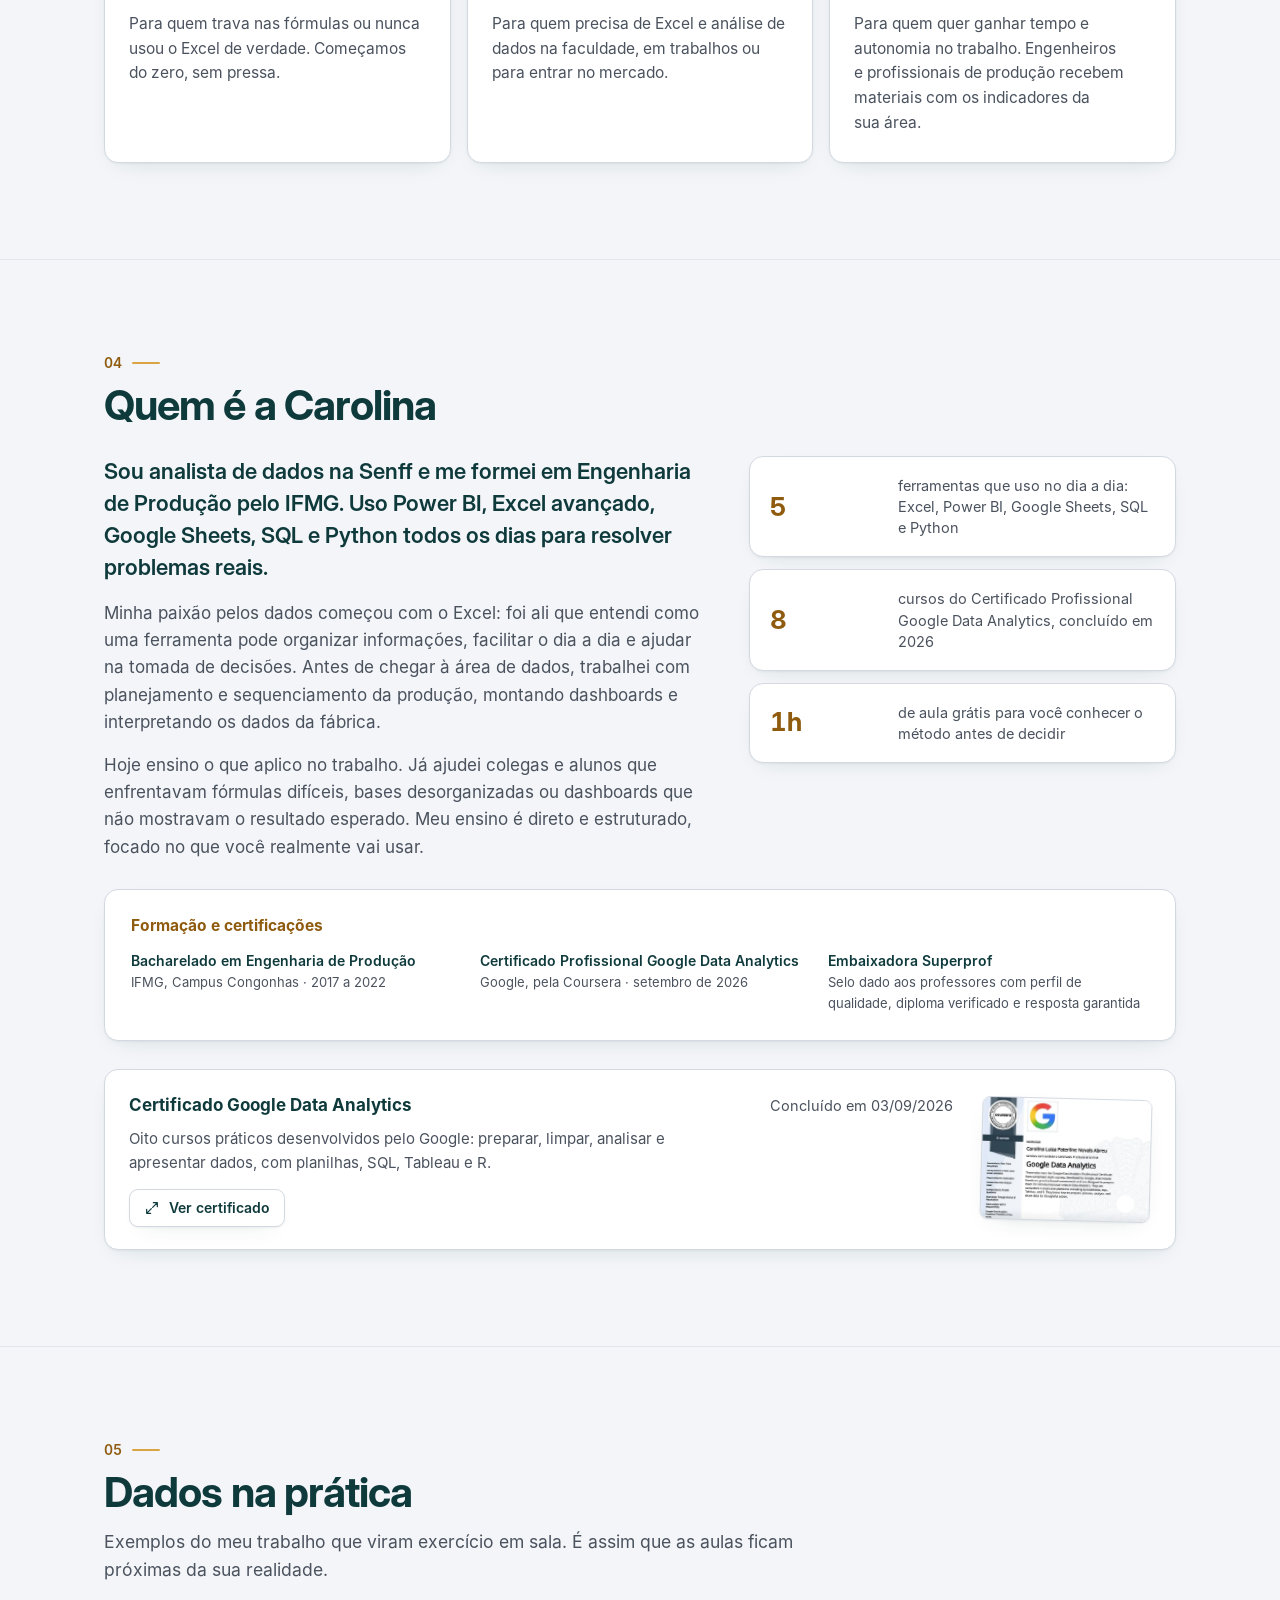
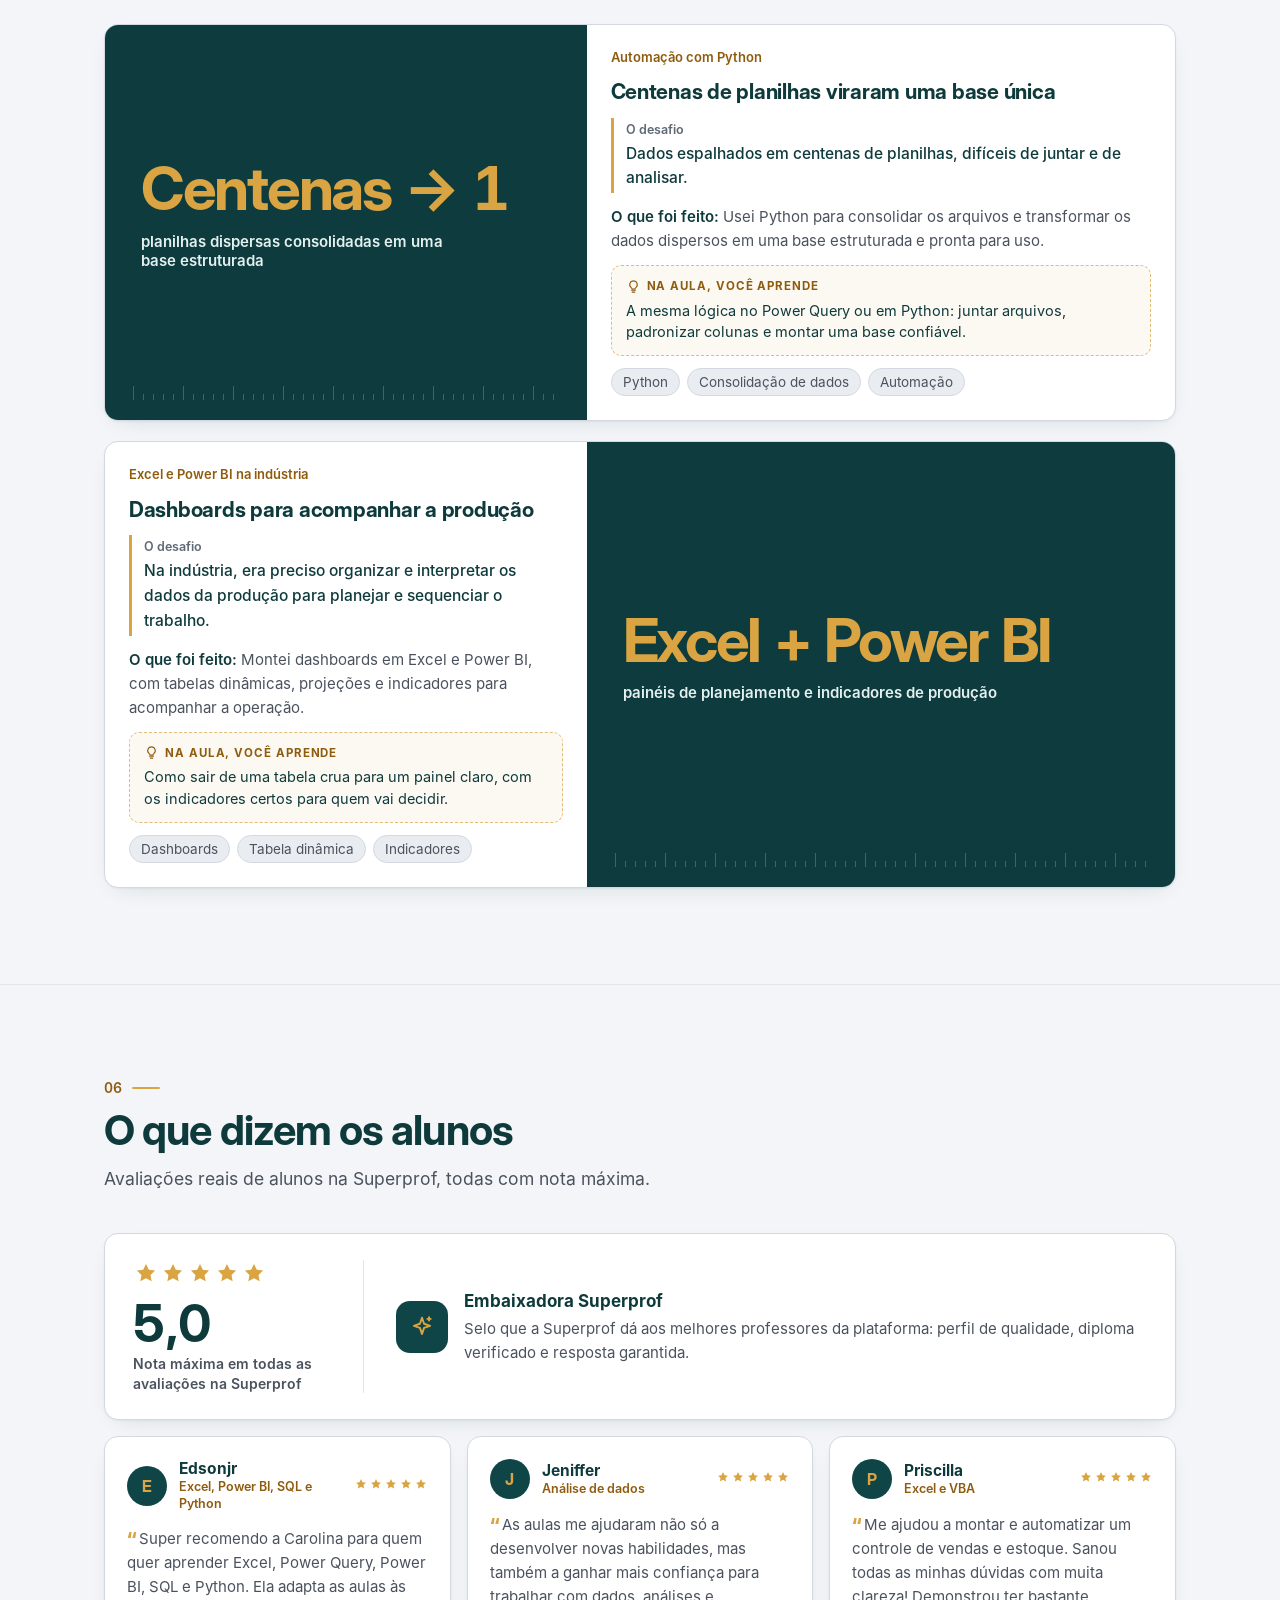
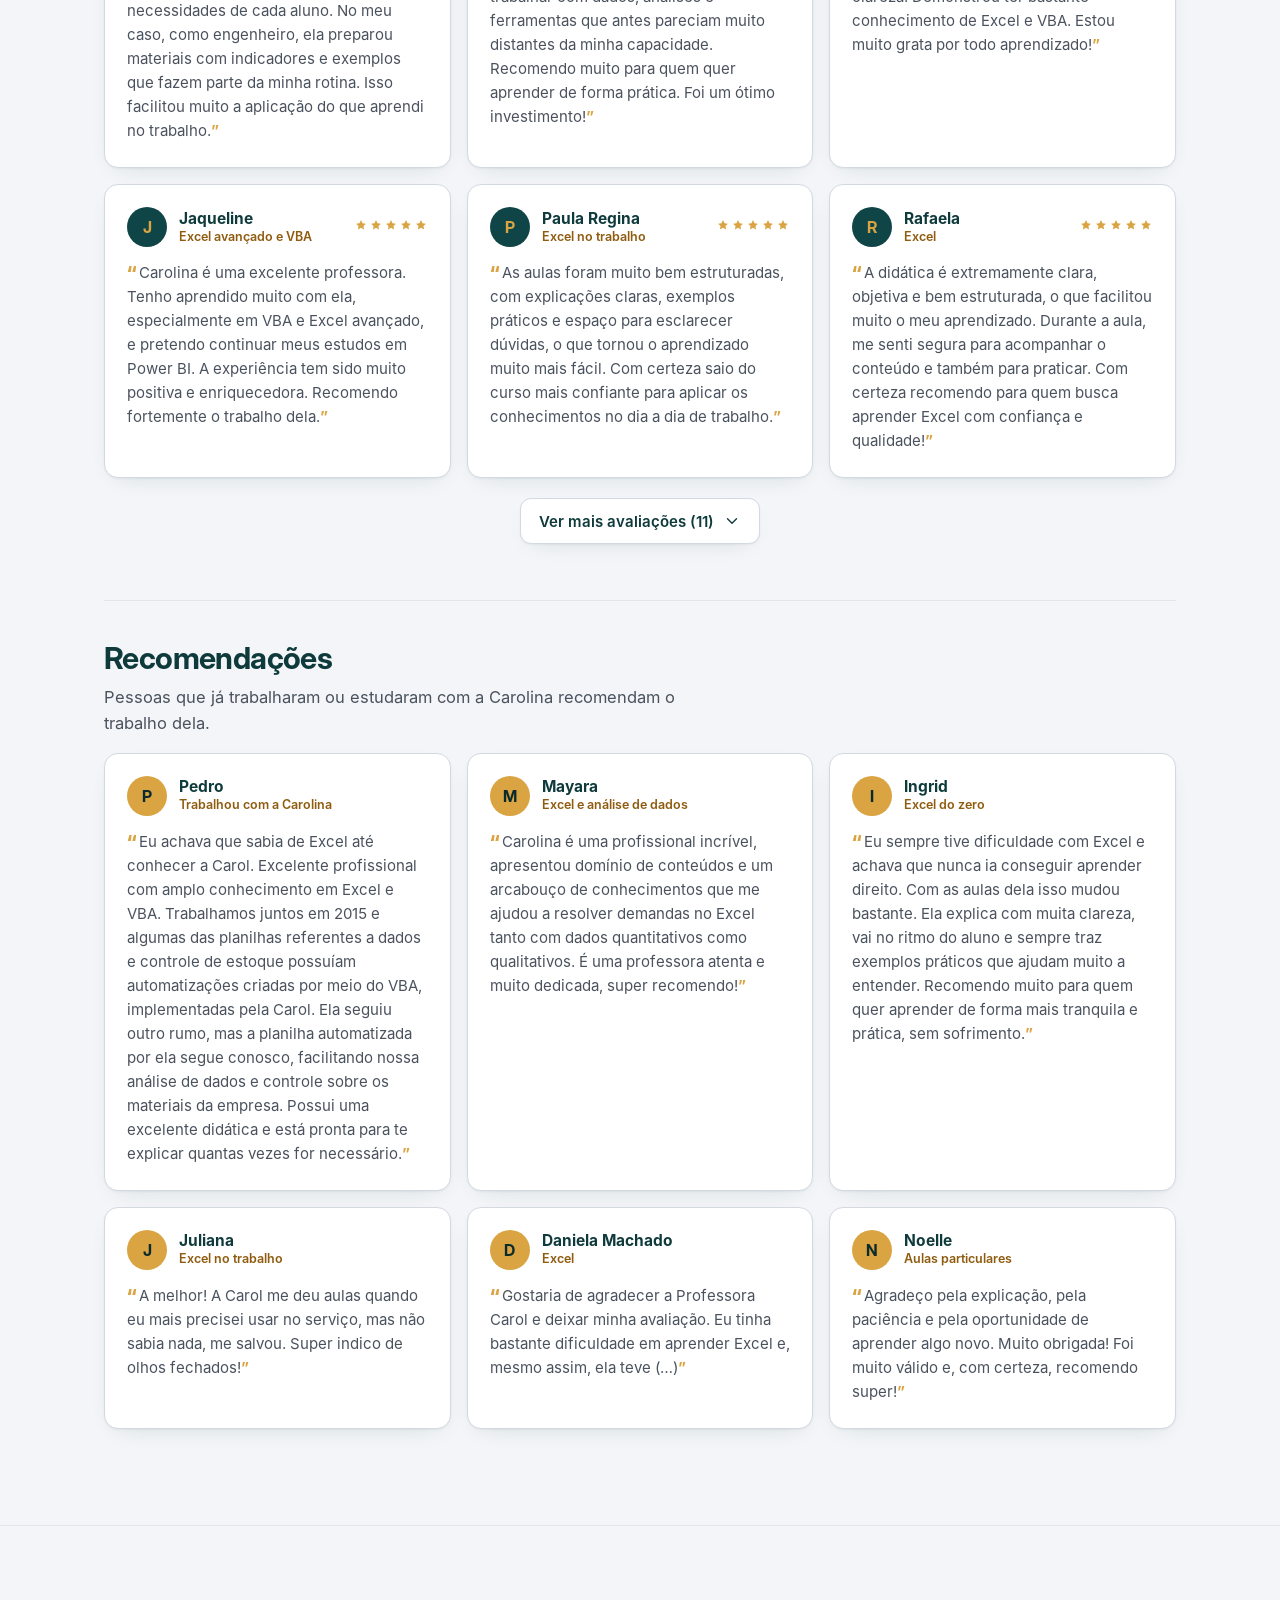
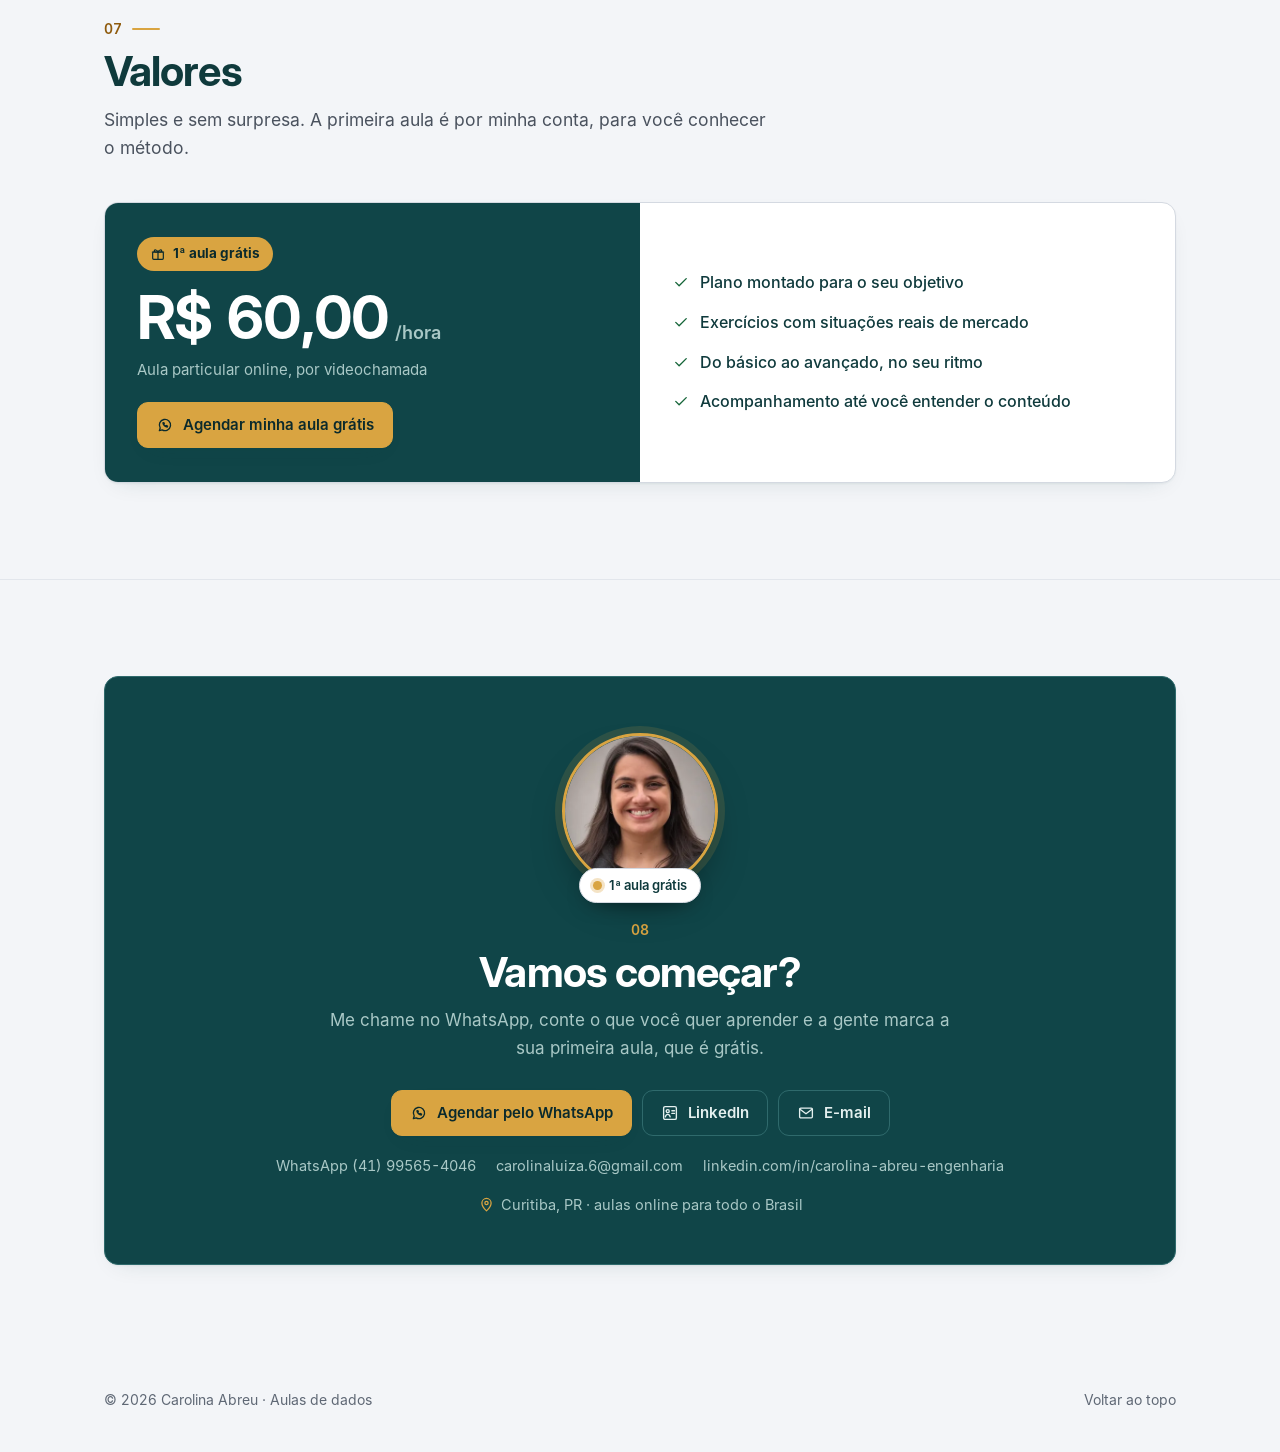
==== commit 968ee3ec: "Carolina: imagem de prévia para WhatsApp e LinkedIn Co-Authored-By: Claude Opus 5.5 <noreply@anthrop" ====
--- a/carolina/index.html
+++ b/carolina/index.html
@@ -11,10 +11,16 @@
 <meta name="theme-color" content="#F3F5F8" media="(prefers-color-scheme: light)">
 <meta name="theme-color" content="#0A1F21" media="(prefers-color-scheme: dark)">
 <link rel="icon" href="favicon.svg" type="image/svg+xml">
+<meta property="og:url" content="https://portifolio-edson.vercel.app/carolina/">
 <meta property="og:type" content="profile">
 <meta property="og:locale" content="pt_BR">
 <meta property="og:title" content="Carolina Abreu | Aulas de Excel, Power BI, SQL e Python">
 <meta property="og:description" content="Aulas particulares online, do básico ao avançado, com exercícios baseados em situações reais. 1ª aula grátis.">
+<meta property="og:image" content="https://portifolio-edson.vercel.app/carolina/assets/img/og-image.jpg">
+<meta property="og:image:width" content="1200">
+<meta property="og:image:height" content="630">
+<meta property="og:image:alt" content="Carolina Abreu, aulas online de dados">
+<meta name="twitter:card" content="summary_large_image">
 <link rel="preload" href="assets/fonts/InterDisplay-Bold.woff" as="font" type="font/woff" crossorigin>
 <link rel="preload" href="assets/fonts/Inter-Regular.woff" as="font" type="font/woff" crossorigin>
 <link rel="stylesheet" href="assets/css/styles.css">
--- a/carolina/assets/css/styles.css
+++ b/carolina/assets/css/styles.css
@@ -504,20 +504,29 @@
 .project.flip .project-media { order: 2; }
 .project .ai-box small svg { width: 15px; height: 15px; }
 
-/* avaliações */
-.reviews-top { display: grid; grid-template-columns: auto minmax(0, 1fr) auto; gap: 18px 22px; align-items: center; padding: 22px 24px; }
+/* avaliações: nota em destaque primeiro, depois o selo; 6 visíveis e o resto em "ver mais" */
+.reviews-top { display: grid; grid-template-columns: auto minmax(0, 1fr); gap: 20px 32px; align-items: center; padding: 26px 28px; }
+.score { display: grid; justify-items: start; gap: 4px; padding-right: 32px; border-right: 1px solid var(--line-2); }
+.score-stars .stars svg.star { width: 26px; height: 26px; }
+.score b { font: 700 52px/1 var(--display); letter-spacing: -.03em; color: var(--ink); font-variant-numeric: tabular-nums; }
+.score > span:last-child { font-size: 14px; font-weight: 600; color: var(--ink-2); max-width: 22ch; line-height: 1.4; }
+.badge { display: grid; grid-template-columns: auto minmax(0, 1fr); gap: 16px; align-items: center; }
 .badge-mark { width: 52px; height: 52px; border-radius: 14px; display: grid; place-items: center; background: var(--navy-2); color: var(--accent); }
 .badge-mark svg { width: 26px; height: 26px; }
-.reviews-top b { color: var(--ink); font-size: 17px; }
-.reviews-top p { color: var(--ink-2); font-size: 15px; margin-top: 2px; }
-.rating { display: grid; justify-items: end; gap: 4px; }
-.rating .stars svg.star { width: 20px; height: 20px; }
-.rating > span:not(.stars) { font-size: 13.5px; font-weight: 600; color: var(--ink-2); }
-.review-grid { display: grid; grid-template-columns: repeat(3, minmax(0, 1fr)); gap: 16px; margin-top: 16px; }
-.review { padding: 22px; display: grid; gap: 12px; align-content: start; min-height: 150px; }
-.review.is-ph { border-style: dashed; box-shadow: none; background: transparent; }
-.review.is-ph .stars { opacity: .45; }
-.review.is-ph p { color: var(--muted); font-size: 14.5px; }
+.badge b { color: var(--ink); font-size: 17px; }
+.badge p { color: var(--ink-2); font-size: 15px; margin-top: 2px; }
+.review-grid { display: grid; grid-template-columns: repeat(3, minmax(0, 1fr)); gap: 16px; margin: 16px 0 0; }
+.review { margin: 0; padding: 22px 22px 24px; display: grid; gap: 14px; align-content: start; transition: transform .2s, box-shadow .2s; }
+.review:hover { transform: translateY(-2px); box-shadow: var(--shadow-lg); }
+.review-head { display: grid; grid-template-columns: auto minmax(0, 1fr) auto; gap: 12px; align-items: center; }
+.avatar { width: 40px; height: 40px; border-radius: 50%; display: grid; place-items: center; background: var(--navy-2); color: var(--accent); font: 700 16px/1 var(--display); }
+.review figcaption b { display: block; color: var(--ink); font-size: 15.5px; line-height: 1.3; }
+.review figcaption small { display: block; color: var(--accent-text); font-size: 12.5px; font-weight: 600; line-height: 1.35; }
+.review-stars .stars svg.star { width: 14px; height: 14px; }
+.review blockquote { margin: 0; color: var(--ink-2); font-size: 15px; line-height: 1.6; }
+.review blockquote::before { content: "“"; color: var(--accent); font: 700 22px/0 var(--display); margin-right: 2px; vertical-align: -4px; }
+.review blockquote::after { content: "”"; color: var(--accent); font-weight: 700; }
+.review-grid.open .extra { animation: fade .35s ease both; }
 
 /* valores */
 .price { display: grid; grid-template-columns: minmax(0, 1fr) minmax(0, 1fr); overflow: hidden; }
@@ -546,14 +555,15 @@
   /* no celular os selos ficam abaixo da foto, para não cobrir o rosto */
   .photo-tags { position: static; display: flex; flex-wrap: wrap; gap: 8px; margin-top: 34px; max-width: 340px; }
   .photo-tags .photo-tag { padding: 7px 12px; font-size: 13.5px; }
-  .audience-grid, .review-grid { grid-template-columns: minmax(0, 1fr); }
+  .audience-grid { grid-template-columns: minmax(0, 1fr); }
+  .review-grid { grid-template-columns: repeat(2, minmax(0, 1fr)); }
   .project.flip .project-media { order: 0; }
   .price { grid-template-columns: minmax(0, 1fr); }
-  .reviews-top { grid-template-columns: auto minmax(0, 1fr); }
-  .rating { grid-column: 1 / -1; justify-items: start; }
+  .reviews-top { grid-template-columns: minmax(0, 1fr); }
+  .score { padding: 0 0 20px; border-right: 0; border-bottom: 1px solid var(--line-2); }
 }
 @media (max-width: 640px) {
-  .lesson-grid { grid-template-columns: minmax(0, 1fr); }
+  .lesson-grid, .review-grid { grid-template-columns: minmax(0, 1fr); }
 }
 @media (max-width: 520px) {
   .price-main, .price-list { padding: 26px 22px; }
@@ -564,3 +574,11 @@
 .photo .photo-ph { position: relative; aspect-ratio: 4 / 5; border-radius: 20px; width: 100%; box-shadow: var(--shadow-lg); }
 .contact-photo .photo-ph { width: 156px; height: 156px; border-radius: 50%; }
 @media (max-width: 520px) { .contact-photo .photo-ph { width: 128px; height: 128px; } }
+.contact-loc { width: fit-content; max-width: 100%; margin-left: auto; margin-right: auto; text-align: left; }
+
+/* recomendações: mesmo cartão das avaliações, sem estrelas e com o avatar em dourado */
+.recs { margin-top: 56px; padding-top: 40px; border-top: 1px solid var(--line-2); }
+.recs .h3 { font: 700 clamp(1.5rem, 2.6vw, 1.9rem)/1.15 var(--display); letter-spacing: -.02em; }
+.recs-lead { color: var(--ink-2); font-size: 16.5px; margin: 8px 0 0; max-width: 64ch; }
+.review.rec .review-head { grid-template-columns: auto minmax(0, 1fr); }
+.review.rec .avatar { background: var(--accent); color: var(--accent-ink); }
